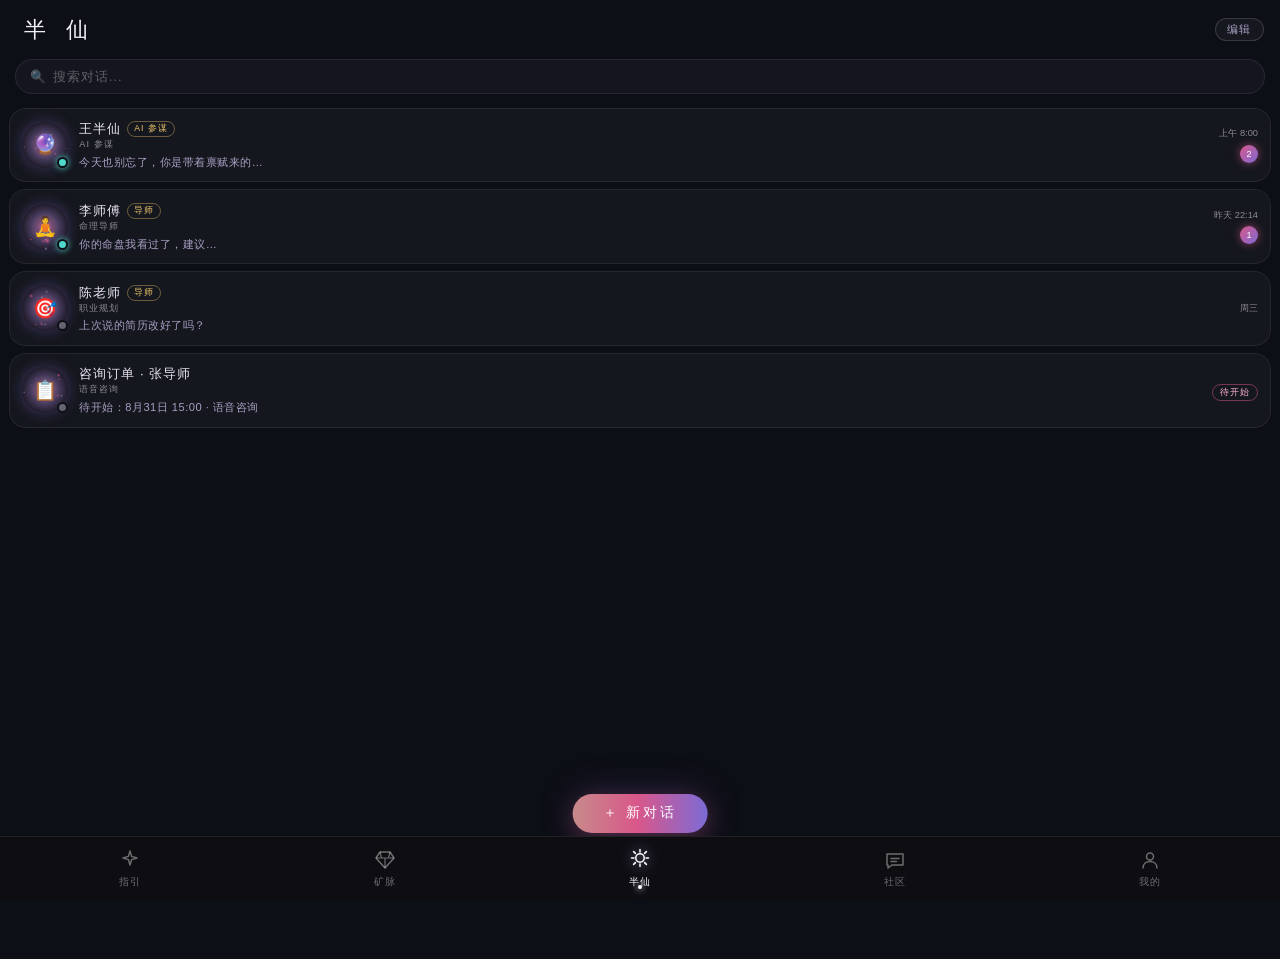
==== chat.html @ 90774305 "qitu wangbanxian static site" ====
<!DOCTYPE html>
<html lang="zh-CN">
<head>
    <meta charset="UTF-8">
    <meta name="viewport" content="width=device-width, initial-scale=1.0, viewport-fit=cover">
    <meta http-equiv="Cache-Control" content="no-cache, no-store, must-revalidate">
    <title>王半仙 · 对话</title>
    <link rel="stylesheet" href="css/spirit.css?v=6">
    <link rel="stylesheet" href="css/starla.css?v=6">
    <link rel="stylesheet" href="css/chat.css?v=1">
    <meta name="theme-color" content="#0d0f16">
    <script src="js/config.js?v=6"></script>
    <style>
        /* chat 页强制纯色底色，去掉全局弥散光晕与星空下层，让文字清晰 */
        body { background: #0d0f16 !important; background-image: none !important; }
        .spirit-glow { display: none; }
    </style>
</head>
<body>
    <canvas id="starfield"></canvas>
    <div class="spirit-glow"></div>
    <canvas id="spirit-canvas"></canvas>

    <div class="chat-shell">
        <!-- ══════════ 视图 A · 会话列表 ══════════ -->
        <div id="listView">
            <div class="cl-head">
                <div class="t">半 仙</div>
                <span class="edit" id="editBtn">编辑</span>
            </div>
            <div class="cl-search">
                <span class="ic">🔍</span>
                <input id="searchInput" type="text" placeholder="搜索对话..." maxlength="30">
            </div>
            <div class="cl-list" id="convoList"></div>
            <button class="cl-new" id="newConvoBtn">＋ 新对话</button>
        </div>

        <!-- 编辑批量删除栏 -->
        <div class="cl-batch" id="batchBar">
            <span class="cnt" id="batchCnt">已选 0 项</span>
            <button class="do" id="batchDel">删除所选</button>
        </div>

        <!-- ══════════ 视图 B · 对话房间（顶部灵体 + 下半对话框） ══════════ -->
        <div id="roomView">
            <div class="room-top">
                <div class="room-spark" id="roomOrb"></div>
                <div class="rm-name" id="roomName">王半仙</div>
                <div class="rm-status" id="roomStatus"><span class="dot"></span>在线 · 随缘回复</div>
                <div class="room-bar">
                    <a class="bk" id="roomBack" href="javascript:void(0)">◀</a>
                    <span class="tt" id="roomTitle">王半仙</span>
                    <button class="tts" id="ttsBtn">🔊 播报</button>
                    <button class="tts" id="extBtn" title="外接 AI 接口设置">⚙️</button>
                </div>
            </div>
            <div class="room-nav" id="roomNav"></div>
            <div class="room-msgs" id="roomMsgs"></div>
            <div class="room-quick" id="roomQuick"></div>
            <div class="mode-bar">
                <span class="mb-lb">讲解模式</span>
                <div class="mode-seg" id="modeSeg">
                    <button class="m-btn active" data-mode="normal">普通讲解</button>
                    <button class="m-btn" data-mode="pro">专业讲解</button>
                </div>
            </div>
            <div class="room-input">
                <button class="vbtn" id="voiceBtn" title="语音输入">🎤</button>
                <input id="msgInput" type="text" maxlength="300" placeholder="💬 输入消息...">
                <button class="sbtn" id="sendBtn">发送</button>
            </div>
        </div>
    </div>

    <!-- 新对话弹层 -->
    <div class="newc-mask" id="newcMask" onclick="if(event.target===this)ChatApp.closeNewc()">
        <div class="newc-sheet">
            <div class="newc-hd">开启新对话</div>
            <div class="newc-opt" onclick="ChatApp.newChat('ai')">
                <div class="ic glow-orb" data-c1="#b8aee8" data-c2="#d9578a">🔮</div>
                <div class="tx"><div class="nm">找王半仙聊</div><div class="ds">AI 参谋 · 结合你的命盘作答</div></div>
                <span style="color:var(--text-hint)">→</span>
            </div>
            <div class="newc-opt" onclick="ChatApp.newChat('mentor')">
                <div class="ic glow-orb" data-c1="#e9c46a" data-c2="#d9578a">🧘</div>
                <div class="tx"><div class="nm">找真人导师</div><div class="ds">命理导师 · 职业规划师</div></div>
                <span style="color:var(--text-hint)">→</span>
            </div>
            <div class="newc-opt" onclick="ChatApp.newChat('user')">
                <div class="ic glow-orb" data-c1="#8ba8d8" data-c2="#b8aee8">👥</div>
                <div class="tx"><div class="nm">与社区用户交流</div><div class="ds">匿名畅聊 · 挖矿心得</div></div>
                <span style="color:var(--text-hint)">→</span>
            </div>
            <button class="newc-cancel" onclick="ChatApp.closeNewc()">取 消</button>
        </div>
    </div>

    <!-- 外接 AI 接口设置弹层 -->
    <div class="ext-mask" id="extMask" onclick="if(event.target===this)ChatApp.closeExt()">
        <div class="ext-sheet">
            <div class="ext-hd">🧿 外接 AI 接口</div>
            <div class="ext-desc">配置后，与王半仙的对话改由你自己的模型回答（兼容 OpenAI 格式 /chat/completions 接口）</div>
            <div class="ext-row">
                <span class="ext-lb">启用外接 AI</span>
                <span class="ext-sw" id="extSwitch"><span class="knob"></span></span>
            </div>
            <div class="ext-field"><label>接口地址</label><input id="extBase" type="text" placeholder="https://api.deepseek.com/v1"></div>
            <div class="ext-field"><label>API Key</label><input id="extKey" type="password" placeholder="sk-..."></div>
            <div class="ext-field"><label>模型名</label><input id="extModel" type="text" placeholder="deepseek-chat"></div>
            <div class="ext-tip">⚠️ 需该接口服务端允许浏览器跨域（CORS），部分平台需自建代理；接口不可用时自动回退内置王半仙。Key 仅保存在本机浏览器，不会上传。</div>
            <div class="ext-actions">
                <button class="save" id="extSave">保 存</button>
                <button class="cancel" id="extCancel">取 消</button>
            </div>
        </div>
    </div>

    <div id="toastBox" style="position:fixed;left:50%;bottom:6rem;transform:translateX(-50%);z-index:999;background:rgba(18,18,28,.92);border:1px solid rgba(217,87,138,.45);border-radius:999px;padding:0.5rem 1.1rem;font-size:0.75rem;color:#f2f0f7;letter-spacing:1px;opacity:0;pointer-events:none;transition:opacity .3s;max-width:80vw;text-align:center;"></div>

    <script src="js/starfield.js?v=6"></script>
    <script src="js/spirit.js?v=6"></script>
    <script src="js/auth.js?v=1"></script>
    <script src="js/chat-voice.js?v=1"></script>
    <script src="js/chat-app.js?v=1"></script>
    <script src="js/glow-orb.js?v=1"></script>
    <script src="js/tabbar.js?v=6"></script>
</body>
</html>
---- css/spirit.css ----
/* ============================================================
   王半仙 v3 · 品牌弥散风视觉系统
   溯禀赋之源，启职业之途
   ------------------------------------------------------------
   设计语言：暗黑底 + 极简柔光 + 星空滑落（无球体元素）
   · 保留原「星空滑落」粒子背景（starfield.js 不动）
   · 启动屏「星芒放射」由 js/opening.js 的白色火花 canvas 呈现
   · 氛围光由 CSS .spirit-glow 单一柔紫晕染提供，去除杂乱彩色光斑
   · 红→紫→蓝渐变仅保留于 CTA / 分数 / 强调点缀
   ============================================================ */

:root {
  /* 底色：墨蓝灰 */
  --bg-deep: #1a2226;
  --bg-purple: #162226;
  --bg-card: rgba(255, 255, 255, 0.045);
  --bg-card-strong: rgba(26, 34, 38, 0.72);

  /* 主配色：天蓝 #b8aee8 + 玫瑰粉 #d9578a */
  --sky: #b8aee8;
  --sky-soft: rgba(184, 174, 232, 0.35);
  --sky-deep: #5a4bb0;
  --rose: #d9578a;
  --rose-soft: rgba(217, 87, 138, 0.35);
  --rose-deep: #f589a8;
  --lavender: #b8aee8;
  --lavender-soft: rgba(184, 174, 232, 0.25);
  --cyan: #8ba8d8;
  --cyan-soft: rgba(184, 174, 232, 0.35);
  --coral: #d9578a;
  --coral-soft: rgba(217, 87, 138, 0.30);
  --mint: #9fd8c9;
  --mint-soft: rgba(159, 216, 201, 0.25);

  /* 主强调：天蓝（标题/链接/分数） */
  --gold: #b8aee8;
  --gold-light: #e9e6f6;
  --gold-dim: rgba(184, 174, 232, 0.45);

  /* 辅助紫（强调点缀） */
  --purple-light: #c6dcf2;
  --purple-soft: rgba(184, 174, 232, 0.14);

  /* 文字层级（低对比柔光） */
  --text-main: rgba(255, 255, 255, 0.95);
  --text-dim: rgba(255, 255, 255, 0.65);
  --text-hint: rgba(255, 255, 255, 0.50);

  /* 五行（微调贴合色系） */
  --wuxing-metal: #e8eef2;
  --wuxing-wood: #9fd8c9;
  --wuxing-water: #b8aee8;
  --wuxing-fire: #d9578a;
  --wuxing-earth: #d8c39a;

  /* 形状 */
  --r-card: 28px;
  --r-field: 14px;
  --r-pill: 999px;
  --accent-blue: #b8aee8;
  --accent-pink: #d9578a;
  --accent-green: #9fd8c9;
}

* { margin: 0; padding: 0; box-sizing: border-box; -webkit-tap-highlight-color: transparent; }

html { font-size: 15px; }
html, body { background: #0d0f16; }

body {
  font-family: -apple-system, BlinkMacSystemFont, "PingFang SC", "HarmonyOS Sans SC", "Noto Sans SC", "Microsoft YaHei", sans-serif;
  font-weight: 300;
  color: var(--text-main);
  -webkit-font-smoothing: antialiased;
  min-height: 100vh;
  overflow-x: hidden;
  /* 深黑蓝渐变：底部 #0d0f16 → 顶部微亮（透出紫蓝氛围） */
  background-image: linear-gradient(to top, #0d0f16 0%, #11121d 50%, #161726 100%);
  background-attachment: fixed;
}

/* ══════════ 全局背景层：星空滑落（底层）+ 弥散光晕（中层） ══════════ */
#starfield {
  position: fixed; inset: 0;
  width: 100%; height: 100%;
  z-index: 0;
  pointer-events: none;
}

/* 弥散光晕背景层（极简：顶部一抹柔紫 + 底部暗化保文字对比，无彩色光斑） */
.spirit-glow {
  position: fixed; inset: 0; z-index: 1;
  pointer-events: none;
  background:
    radial-gradient(72% 52% at 50% 0%, rgba(124,107,214,.10), transparent 62%),
    linear-gradient(to bottom, rgba(13,15,22,0) 55%, rgba(13,15,22,.42) 100%);
  animation: glowDrift 18s ease-in-out infinite alternate;
}
@keyframes glowDrift {
  from { transform: translate(0, 0) scale(1); }
  to   { transform: translate(0, -1.5%) scale(1.04); }
}

/* 氛围画布层（保持透明，球体已移除，仅作占位兼容） */
#spirit-canvas {
  position: fixed; inset: 0;
  width: 100%; height: 100%;
  z-index: 2;
  pointer-events: none;
}

/* ══════════ 容器 ══════════ */
.container, .report-container {
  position: relative;
  max-width: 520px;
  margin: 0 auto;
  padding: 1rem 1rem calc(4.6rem + env(safe-area-inset-bottom, 0px));
  z-index: 3;
}

/* ══════════ 卡片（毛玻璃 + 细白边 + 弥散悬光） ══════════ */
.card {
  position: relative;
  background: var(--bg-card);
  backdrop-filter: blur(18px);
  -webkit-backdrop-filter: blur(18px);
  border: 1px solid rgba(255, 255, 255, 0.12);
  border-radius: var(--r-card);
  padding: 1.25rem 1.2rem;
  margin-bottom: 0.9rem;
  box-shadow: 0 8px 34px rgba(0, 0, 0, 0.35);
  overflow: hidden;
}
.card::before {
  content: '';
  position: absolute; inset: -55%;
  background:
    radial-gradient(30% 40% at 20% 0%, rgba(124,107,214,.07), transparent 60%),
    radial-gradient(28% 36% at 85% 15%, rgba(184,174,232,.16), transparent 60%);
  pointer-events: none;
}
.card > * { position: relative; }

.card-title {
  color: var(--gold);
  font-size: 0.95rem;
  font-weight: 500;
  letter-spacing: 2px;
  margin-bottom: 0.9rem;
  padding-bottom: 0.45rem;
  border-bottom: 1px solid rgba(184, 174, 232, 0.16);
  display: flex;
  align-items: center;
  gap: 0.5rem;
}
.card-title::before { content: "✦"; color: var(--gold); font-size: 0.8rem; }

/* ══════════ 按钮 ══════════ */
.btn-primary, .cta-btn {
  display: block; width: 100%;
  height: 54px; line-height: 1;
  border: none;
  border-radius: var(--r-pill);
  background: linear-gradient(90deg, #c78a8a 0%, #d9578a 48%, #7c6bd6 100%);
  color: #ffffff;
  font-size: 14.5px;
  font-weight: 500;
  letter-spacing: 3px;
  cursor: pointer;
  box-shadow: 0 6px 24px rgba(217, 87, 138, 0.28), 0 0 40px rgba(124, 107, 214, 0.18);
  transition: transform .15s, box-shadow .2s, opacity .2s;
  text-align: center;
  text-decoration: none;
  display: flex; align-items: center; justify-content: center;
}
.btn-primary:active, .cta-btn:active { transform: scale(0.97); }
.btn-primary:disabled, .cta-btn:disabled { opacity: 0.45; cursor: wait; }
.btn-primary.ghost, .cta-btn.ghost {
  background: rgba(255, 255, 255, 0.05);
  border: 1px solid rgba(255, 255, 255, 0.14);
  color: var(--text-dim);
  box-shadow: none;
  font-weight: 500;
}

.btn-secondary {
  display: inline-block;
  padding: 0.55rem 1.2rem;
  border: 1px solid rgba(255, 255, 255, 0.14);
  border-radius: var(--r-pill);
  background: rgba(255, 255, 255, 0.05);
  color: var(--text-dim);
  font-size: 0.85rem;
  cursor: pointer;
  transition: all .2s;
}
.btn-secondary:hover { color: var(--text-main); border-color: rgba(255,255,255,.28); }

/* ══════════ 表单 ══════════ */
.form-group { margin-bottom: 1rem; }
.form-label {
  display: block;
  font-size: 11px;
  color: var(--text-hint);
  letter-spacing: 2px;
  margin-bottom: 9px;
}
.form-input, .field-input {
  width: 100%;
  height: 46px;
  padding: 0 14px;
  border-radius: var(--r-field);
  outline: none;
  background: rgba(30, 30, 40, 0.45);         /* 半透明深灰 */
  border: 1px solid rgba(255, 255, 255, 0.08); /* 极淡边框 */
  color: var(--text-main);
  font-size: 13.5px;
  font-weight: 300;
  letter-spacing: 1px;
  font-family: inherit;
  transition: border-color .25s, box-shadow .25s;
}
.form-input::placeholder, .field-input::placeholder { color: rgba(255,255,255,.32); }  /* 浅灰占位 */
.form-input:focus, .field-input:focus {
  border-color: rgba(140, 63, 82, 0.65);      /* 聚焦时暗酒红 */
  box-shadow: 0 0 0 3px rgba(140, 63, 82, 0.16);
}
select.form-input, select.field-input {
  appearance: none;
  background-image: linear-gradient(45deg, transparent 50%, rgba(255,255,255,.5) 50%),
                    linear-gradient(135deg, rgba(255,255,255,.5) 50%, transparent 50%);
  background-position: calc(100% - 17px) 50%, calc(100% - 12px) 50%;
  background-size: 5px 5px, 5px 5px;
  background-repeat: no-repeat;
  padding-right: 2rem;
}
select.form-input option, select.field-input option { background: #1a2226; color: #fff; }

/* 分段选择器 */
.seg {
  display: flex; gap: 0.5rem;
}
.seg-btn {
  flex: 1;
  height: 42px;
  border-radius: var(--r-field);
  cursor: pointer;
  background: rgba(20, 20, 28, 0.55);       /* 纯暗色填充 */
  border: 1px solid rgba(255, 255, 255, 0.10);  /* 弱灰边框 */
  color: rgba(255, 255, 255, 0.42);          /* 浅灰文字 */
  font-size: 13px;
  font-weight: 300;
  letter-spacing: 2px;
  text-align: center;
  transition: all .25s;
}
.seg-btn.active {
  background: rgba(30, 18, 28, 0.65);        /* 低透明度深黑底 */
  border: 1px solid rgba(160, 72, 96, 0.80); /* 暗红-酒红描边 */
  color: #f0e6ec;                            /* 亮白偏暖 */
  box-shadow: 0 0 16px rgba(140, 63, 82, 0.30), inset 0 0 12px rgba(140, 63, 82, 0.22);  /* 微弱红紫光晕 */
}

/* ══════════ 顶栏 / 页头 ══════════ */
.top-bar {
  display: flex;
  justify-content: space-between;
  align-items: center;
  margin-bottom: 1rem;
}
.top-bar a, .top-bar button {
  color: var(--text-dim);
  text-decoration: none;
  font-size: 0.88rem;
  background: transparent;
  border: none;
  cursor: pointer;
}
.top-bar a:hover { color: var(--text-main); }

.page-header { text-align: center; padding: 1.2rem 0 0.9rem; }
.page-header .title {
  font-size: 1.55rem;
  color: var(--text-main);
  letter-spacing: 7px;
  font-weight: 300;
  text-indent: 7px;
}
.page-header .subtitle {
  color: var(--text-dim);
  font-size: 0.85rem;
  margin-top: 0.4rem;
  letter-spacing: 1px;
}
.serif-title { font-family: inherit; font-weight: 300; letter-spacing: 6px; }

/* ══════════ 免责声明 ══════════ */
.disclaimer {
  text-align: center;
  font-size: 0.72rem;
  color: var(--text-hint);
  margin: 1.2rem 0 0.5rem;
  line-height: 1.8;
  letter-spacing: 0.5px;
}
.disclaimer a { color: rgba(184, 174, 232, 0.6); }

/* ══════════ 王半仙灵体对白弹窗 ══════════ */
.bx-overlay {
  position: fixed; inset: 0; z-index: 200;
  display: flex; align-items: flex-end; justify-content: center;
  background: rgba(5, 5, 10, 0.6);
  backdrop-filter: blur(6px);
  -webkit-backdrop-filter: blur(6px);
  opacity: 0; pointer-events: none;
  transition: opacity .4s;
}
.bx-overlay.show { opacity: 1; pointer-events: auto; }
.bx-panel {
  width: min(92vw, 420px);
  margin-bottom: 18vh;
  background: rgba(26, 34, 38, 0.85);
  border: 1px solid rgba(184, 174, 232, 0.30);
  border-radius: 22px;
  padding: 1.2rem 1.2rem 1.1rem;
  box-shadow: 0 16px 60px rgba(0, 0, 0, 0.6), 0 0 40px rgba(184, 174, 232, 0.12);
  backdrop-filter: blur(20px);
  -webkit-backdrop-filter: blur(20px);
  transform: translateY(24px);
  transition: transform .4s cubic-bezier(.34,1.4,.64,1);
}
.bx-overlay.show .bx-panel { transform: translateY(0); }
.bx-head { display: flex; align-items: center; gap: 0.7rem; margin-bottom: 0.7rem; }
.bx-orb {
  width: 44px; height: 44px; border-radius: 50%; flex-shrink: 0;
  background: radial-gradient(circle, rgba(184,174,232,.5) 0%, rgba(217,87,138,.22) 45%, rgba(184,174,232,.08) 68%, transparent 80%);
  box-shadow: 0 0 22px rgba(184, 174, 232, 0.35);
  display: flex; align-items: center; justify-content: center;
  font-size: 1.25rem;
  animation: bxPulse 2.6s ease-in-out infinite;
}
@keyframes bxPulse { 0%,100% { transform: scale(1); } 50% { transform: scale(1.06); } }
.bx-name { font-size: 0.98rem; color: var(--text-main); font-weight: 600; letter-spacing: 1px; }
.bx-role { font-size: 0.68rem; color: var(--text-dim); margin-top: 1px; }
.bx-body {
  font-size: 14px;
  font-weight: 300;
  color: var(--text-main);
  line-height: 2;
  min-height: 3.8rem;
  letter-spacing: 1px;
}
.bx-body .cursor { display: inline-block; width: 2px; height: 1em; background: var(--gold); vertical-align: -2px; animation: bxBlink .8s step-end infinite; }
@keyframes bxBlink { 0%,100% { opacity: 1; } 50% { opacity: 0; } }
.bx-btns { display: flex; gap: 0.6rem; margin-top: 1rem; }
.bx-btn {
  flex: 1; padding: 0.7rem 0; border-radius: var(--r-pill);
  border: 1px solid rgba(124, 107, 214, 0.55); cursor: pointer; font-size: 0.92rem; font-weight: 500; letter-spacing: 2px;
  background: rgba(124, 107, 214, 0.22);
  backdrop-filter: blur(14px);
  -webkit-backdrop-filter: blur(14px);
  color: #ffffff;
  transition: transform .15s;
}
.bx-btn:active { transform: scale(0.96); }
.bx-btn.ghost {
  background: rgba(255,255,255,.05); border: 1px solid rgba(255,255,255,.14);
  color: var(--text-dim); font-weight: 400;
}

/* ══════════ 启动屏（屏0：灵体加载动画） ══════════ */
.sp-screen {
  position: fixed; inset: 0; z-index: 100;
  display: flex; flex-direction: column; align-items: center; justify-content: center;
  background: radial-gradient(120% 80% at 50% 0%, #10101a 0%, #1a2226 55%, #1a2226 100%);
  opacity: 0; visibility: hidden; pointer-events: none;
  transition: opacity .6s ease, visibility .6s;
}
.sp-screen.active { opacity: 1; visibility: visible; pointer-events: auto; }
.sp-loader-text {
  position: absolute; left: 51%; top: 50%; transform: translateY(-50%);
  font-size: 13px; font-weight: 300; letter-spacing: 1.5px;
  color: rgba(255,255,255,.45); line-height: 2; max-width: 44%;
}
.tw-char { opacity: 0; display: inline-block; animation: charIn .5s ease forwards; }
@keyframes charIn { from { opacity: 0; transform: translateY(5px); } to { opacity: 1; transform: none; } }
.sp-loader-brand {
  position: absolute; bottom: 8%; left: 50%; transform: translateX(-50%);
  font-size: 12px; letter-spacing: 8px; color: rgba(255,255,255,.35); white-space: nowrap; text-indent: 8px;
}
.sp-loader-brand-en { font-size: 9px; letter-spacing: 4px; margin-left: 6px; color: rgba(255,255,255,.2); }
.sp-skip {
  position: absolute; top: 24px; right: 22px; z-index: 5;
  background: none; border: 1px solid rgba(255,255,255,.14); color: rgba(255,255,255,.4);
  font-size: 11px; letter-spacing: 2px; padding: 6px 14px; border-radius: 999px; cursor: pointer;
}
.sp-legal {
  position: absolute; bottom: 20px; left: 0; right: 0; text-align: center;
  font-size: 10px; letter-spacing: 1px; color: rgba(255,255,255,.25); z-index: 4; pointer-events: none;
}
/* 占位层（loader 时由 opening.js 火花 canvas 呈现） */
.sp-orb-zone {
  position: absolute; inset: 0; z-index: 1; pointer-events: none;
}
/* 入口屏（屏1） */
.sp-gate { cursor: pointer; }
.sp-gate-inner {
  position: absolute; left: 0; right: 0; top: 56%; transform: translateY(-50%);
  text-align: center; padding: 0 36px;
}
.sp-gate-title {
  margin: 0; font-size: 27px; font-weight: 300; letter-spacing: 7px; line-height: 2;
  color: rgba(255,255,255,.95); text-indent: 7px;
  text-shadow: 0 0 40px rgba(184, 174, 232, 0.28);
}
.sp-gate-sub {
  margin: 24px auto 0; font-size: 12.5px; line-height: 2.1;
  color: rgba(255,255,255,.44); letter-spacing: 1.5px; max-width: 260px; text-align: left;
}
.sp-gate-hint {
  position: absolute; bottom: 15%; left: 0; right: 0; text-align: center;
  font-size: 11px; letter-spacing: 3px; color: rgba(255,255,255,.38);
  animation: hintPulse 2.8s ease-in-out infinite;
}
@keyframes hintPulse { 0%, 100% { opacity: .3 } 50% { opacity: .8 } }

/* ══════════ v3 首页表单（弥散卡） ══════════ */
.v3-hero { text-align: center; padding: 1.6rem 1rem 0.8rem; }
.v3-hero .logo {
  display: inline-block;
  font-size: 2.9rem; margin-bottom: 0.4rem;
  color: #e9e6f6;
  filter: drop-shadow(0 0 18px rgba(184,174,232,.80));
  animation: logoFloat 4s ease-in-out infinite;
}
@keyframes logoFloat { 0%,100% { transform: translateY(0) rotate(0); } 50% { transform: translateY(-8px) rotate(8deg); } }
.v3-hero .title {
  font-size: 27px; font-weight: 300; letter-spacing: 7px;
  color: rgba(255,255,255,.95); margin-bottom: 0.5rem;
  text-indent: 7px;
}
.v3-hero .sub {
  font-size: 12.5px; color: rgba(255,255,255,.44); letter-spacing: 1.5px;
  line-height: 2;
}
.v3-form {
  position: relative;
  background: rgba(255,255,255,.045);
  backdrop-filter: blur(20px);
  -webkit-backdrop-filter: blur(20px);
  border: 1px solid rgba(255,255,255,.08);
  border-radius: 24px;
  padding: 1.4rem 1.2rem;
  margin: 1rem 0 1.2rem;
  box-shadow: 0 12px 44px rgba(0,0,0,.4);
  overflow: hidden;
}
.v3-form::before {
  content: '';
  position: absolute; inset: -60%;
  background:
    radial-gradient(32% 42% at 15% 0%, rgba(184,174,232,.22), transparent 60%),
    radial-gradient(30% 38% at 88% 12%, rgba(124,107,214,.09), transparent 60%);
  pointer-events: none;
}
.v3-form > * { position: relative; }
.v3-section-title {
  font-size: 11px; color: var(--text-hint); letter-spacing: 2px;
  margin: 0.2rem 0 9px;
  display: flex; align-items: center; gap: 6px;
}
.v3-section-title::before {
  content: ""; width: 3px; height: 13px;
  background: linear-gradient(180deg, #b8aee8, #d9578a);
  border-radius: 2px;
}
.v3-hint { font-size: 10.5px; color: rgba(255,255,255,.32); margin: -0.2rem 0 0.6rem; line-height: 1.7; }
.v3-date-row { display: grid; grid-template-columns: 1.4fr 1fr 1fr; gap: 0.55rem; margin-bottom: 0.3rem; }
.v3-err { color: #ff9a8a; font-size: 0.8rem; min-height: 1.2em; margin-top: 0.7rem; text-align: center; }
.v3-foot-note {
  font-size: 0.7rem; color: var(--text-hint); margin-top: 0.7rem;
  line-height: 1.7; text-align: center;
}
.v3-demo-link {
  display: inline-block; margin-top: 0.5rem;
  font-size: 0.74rem; color: var(--lavender); text-decoration: underline; cursor: pointer;
  background: none; border: none;
}
/* 城市真太阳时提示 */
.city-tz-note {
  margin-top: 0.45rem; font-size: 0.72rem; line-height: 1.6;
  color: rgba(110,231,183,.75);
  background: rgba(110,231,183,.06);
  border-left: 2px solid rgba(110,231,183,.4);
  padding: 0.4rem 0.6rem;
  border-radius: 0 8px 8px 0;
  display: none;
}
.city-tz-note.show { display: block; animation: cityIn .3s ease; }
@keyframes cityIn { from { opacity: 0; transform: translateY(4px); } to { opacity: 1; transform: none; } }

/* ══════════ 报告页锚点导航条 ══════════ */
.anchor-nav {
  position: sticky; top: 0; z-index: 60;
  display: flex; gap: 0.4rem; overflow-x: auto;
  padding: 0.55rem 0.2rem;
  margin-bottom: 0.8rem;
  scrollbar-width: none;
  background: rgba(8,8,14,.72);
  backdrop-filter: blur(12px);
  -webkit-backdrop-filter: blur(12px);
  border-radius: 14px;
  border: 1px solid rgba(255,255,255,.06);
}
.anchor-nav::-webkit-scrollbar { display: none; }
.anchor-nav a {
  flex-shrink: 0;
  font-size: 0.74rem; color: var(--text-dim);
  text-decoration: none; padding: 0.34rem 0.75rem;
  border-radius: 999px;
  border: 1px solid transparent;
  transition: all .2s;
}
.anchor-nav a:hover { color: var(--text-main); }
.anchor-nav a.on {
  color: var(--text-main);
  background: linear-gradient(135deg, rgba(124,107,214,.2), rgba(217,87,138,.36));
  border-color: rgba(124,107,214,.4);
}

/* ══════════ 王半仙语录条 ══════════ */
.bx-quote {
  font-size: 0.85rem; line-height: 1.8;
  color: rgba(255,255,255,.78);
  padding: 0.75rem 0.95rem;
  margin: 0.9rem 0;
  background: linear-gradient(135deg, rgba(184,174,232,.22), rgba(217,87,138,.22));
  border-left: 3px solid rgba(124,107,214,.6);
  border-radius: 0 14px 14px 0;
  font-style: italic;
  letter-spacing: 0.5px;
}
.bx-quote .by { display: block; margin-top: 0.3rem; font-size: 0.7rem; color: var(--text-dim); font-style: normal; text-align: right; }

/* ══════════ 报告页 F 型总览（换肤微调） ══════════ */
.f-hero {
  background: radial-gradient(circle at 50% 0%, rgba(184,174,232,.30), rgba(26,34,38,.8));
  border: 1px solid rgba(124,107,214,.3);
  box-shadow: 0 0 40px rgba(184,174,232,.18);
  border-radius: 22px;
}
.f-num { text-shadow: 0 0 30px rgba(184,174,232,.75); }
.f-btn.free {
  background: rgba(124, 107, 214, 0.22);
  backdrop-filter: blur(14px);
  -webkit-backdrop-filter: blur(14px);
  border: 1px solid rgba(124, 107, 214, 0.55);
  color: #ffffff;
}

/* 加载中 */
.spinner {
  width: 36px; height: 36px; margin: 0 auto 0.9rem; border-radius: 50%;
  border: 3px solid rgba(184,174,232,.32); border-top-color: var(--sky);
  animation: spin .9s linear infinite;
}
@keyframes spin { to { transform: rotate(360deg); } }
.loading { text-align: center; padding: 3rem 1rem; color: var(--text-dim); }

/* Toast */
.toast {
  position: fixed; left: 50%; bottom: 5rem;
  transform: translateX(-50%) translateY(16px);
  background: rgba(26,34,38,.92);
  border: 1px solid rgba(124,107,214,.4);
  color: var(--text-main);
  padding: 0.65rem 1.3rem; border-radius: 999px;
  font-size: 0.85rem; z-index: 9999;
  opacity: 0; pointer-events: none; transition: all .3s;
}
.toast.show { opacity: 1; transform: translateX(-50%) translateY(0); }

/* 打印 */
@media print {
  #starfield, #spirit-canvas, .spirit-glow, .anchor-nav, #qituTabbar, .bx-overlay, .sp-screen { display: none !important; }
}

/* 启动屏音效开关 */
.sp-audio-toggle {
  position: absolute; bottom: 12%; right: 22px; z-index: 6;
  width: 40px; height: 40px; border-radius: 50%;
  background: rgba(255,255,255,.06); border: 1px solid rgba(255,255,255,.16);
  color: rgba(255,255,255,.55); font-size: 16px; cursor: pointer;
  display: flex; align-items: center; justify-content: center;
  transition: all .25s;
}
.sp-audio-toggle.on { color: #e9e6f6; border-color: rgba(184,174,232,.75); background: rgba(184,174,232,.26); }
/* 打字机文字位置微调（光芒居中，文字移到左侧） */
.sp-loader-text { left: 8%; max-width: 42%; }
@media (max-width: 420px) {
  .sp-loader-text { left: 6%; max-width: 50%; }
}

/* ══════════ 启动屏 · 星芒主视觉（白色火花放射 + 深空蓝黑底，无光球） ══════════ */
/* 深空蓝黑底（启动屏专用：中心微亮、四周近黑） */
.sp-screen {
  background:
    radial-gradient(70% 55% at 50% 42%, rgba(20, 40, 52, 0.9) 0%, rgba(10, 18, 22, 0.96) 58%, #060b0e 100%);
}
/* 旋转星云 canvas（独立层） */
#nebulaCanvas {
  position: absolute; inset: 0; z-index: 1;
  pointer-events: none;
}
/* 发散光芒环（中央圆形射线盘）已按需求移除，避免底图出现圆球元素。
   启动屏的「星芒放射」效果由 js/opening.js 的白色火花 canvas 单独呈现。 */
.sp-rays { display: none !important; }
/* 打字机文字位置微调（火花居中，文字移左侧） */
.sp-loader-text { left: 8%; max-width: 42%; }
@media (max-width: 420px) {
  .sp-loader-text { left: 6%; max-width: 50%; }
}

/* ══════════ 今日职场锦囊主卡片 ══════════ */
.jn-card { padding: 1.3rem 1.2rem 1.1rem; }
.jn-head { display: flex; justify-content: space-between; align-items: center; margin-bottom: 0.55rem; }
.jn-tag {
  font-size: 10.5px; letter-spacing: 2px; color: #e9e6f6;
  background: rgba(184, 174, 232, 0.18);
  backdrop-filter: blur(10px); -webkit-backdrop-filter: blur(10px);
  border: 1px solid rgba(184, 174, 232, 0.35);
  border-radius: 999px; padding: 0.2rem 0.7rem;
}
.jn-ganzhi {
  font-size: 10.5px; color: var(--text-hint); letter-spacing: 1.5px;
  font-family: STKaiti, KaiTi, serif;
}
.jn-title {
  font-size: 1.35rem; font-weight: 300; color: #e9e6f6;
  letter-spacing: 2px; line-height: 1.45; margin: 0.2rem 0 0.4rem;
}
.jn-theme {
  font-size: 12.5px; color: var(--text-dim);
  line-height: 1.8; letter-spacing: 0.5px; margin-bottom: 0.9rem;
}
.jn-score { display: flex; align-items: center; gap: 0.8rem; margin: 0.4rem 0 0.7rem; }
.jn-score-num {
  font-size: 2rem; font-weight: 300; color: #e9e6f6;
  min-width: 3.2rem; text-align: center; line-height: 1;
}
.jn-score-num small { font-size: 0.7rem; color: var(--text-dim); margin-left: 2px; }
.jn-score-bar {
  flex: 1; height: 8px; background: rgba(255, 255, 255, 0.06);
  border: 1px solid rgba(255, 255, 255, 0.10);
  border-radius: 999px; overflow: hidden;
}
.jn-score-fill {
  height: 100%; width: 0;
  background: linear-gradient(90deg, #b8aee8, #e9e6f6);
  box-shadow: 0 0 8px rgba(184, 174, 232, 0.5);
  transition: width 1.2s cubic-bezier(.4, 0, .2, 1);
}
.jn-score-lbl { font-size: 10.5px; color: var(--text-hint); letter-spacing: 1px; min-width: 3.2rem; text-align: center; }
.jn-energy {
  font-size: 12.5px; color: rgba(255, 255, 255, 0.7);
  line-height: 1.8; letter-spacing: 0.5px; margin-bottom: 0.9rem;
}
.jn-do-dont { display: grid; grid-template-columns: 1fr 1fr; gap: 0.55rem; margin: 0.6rem 0 0.8rem; }
.jn-do, .jn-dont {
  border-radius: 14px; padding: 0.7rem 0.8rem; font-size: 12.5px; line-height: 1.85;
}
.jn-do { background: rgba(184, 174, 232, 0.10); border: 1px solid rgba(184, 174, 232, 0.30); }
.jn-dont { background: rgba(217, 87, 138, 0.08); border: 1px solid rgba(217, 87, 138, 0.25); }
.jn-do-hd { color: #e9e6f6; font-weight: 500; margin-bottom: 0.25rem; letter-spacing: 1px; }
.jn-dont-hd { color: #ffbed0; font-weight: 500; margin-bottom: 0.25rem; letter-spacing: 1px; }
.jn-do ul, .jn-dont ul { list-style: none; padding: 0; margin: 0; }
.jn-do li, .jn-dont li { position: relative; padding-left: 0.9em; color: rgba(255, 255, 255, 0.78); }
.jn-do li::before { content: '·'; position: absolute; left: 0; color: #b8aee8; }
.jn-dont li::before { content: '·'; position: absolute; left: 0; color: #d9578a; }
.jn-luck {
  display: grid; grid-template-columns: repeat(4, 1fr); gap: 0.5rem;
  background: rgba(255, 255, 255, 0.03);
  border: 1px solid rgba(255, 255, 255, 0.08);
  border-radius: 14px; padding: 0.7rem 0.4rem; margin-bottom: 0.8rem;
}
.jn-luck-item { text-align: center; }
.jn-luck-item .k { font-size: 10.5px; color: var(--text-hint); letter-spacing: 1px; margin-bottom: 0.2rem; }
.jn-luck-item .v { font-size: 12.5px; color: #e9e6f6; font-weight: 400; letter-spacing: 0.5px; }
.jn-luck-item .v .dot { display: inline-block; width: 0.55rem; height: 0.55rem; border-radius: 50%; vertical-align: middle; margin-right: 3px; border: 1px solid rgba(255,255,255,.3); }
.jn-quote {
  text-align: center; padding: 0.55rem 0 0;
  border-top: 1px solid rgba(255, 255, 255, 0.08);
}
.jn-quote-text {
  font-size: 14px; color: rgba(255, 255, 255, 0.85);
  font-family: STKaiti, KaiTi, serif; font-weight: 300;
  letter-spacing: 2px; line-height: 1.8; margin-bottom: 0.3rem;
}
.jn-quote-by { font-size: 10.5px; color: var(--text-hint); letter-spacing: 2px; }
@media (max-width: 480px) {
  .jn-do-dont { grid-template-columns: 1fr; }
  .jn-luck { grid-template-columns: repeat(2, 1fr); }
}

/* ══════════ 每日地图扩展模块（指引页末尾） ══════════ */
/* 金橙柔光弥散（暖色点缀，与暗系红紫蓝主调融合） */
.ex-mood {
  background:
    radial-gradient(60% 55% at 18% 0%, rgba(233, 196, 106, 0.10), transparent 65%),
    radial-gradient(50% 45% at 90% 20%, rgba(217, 87, 138, 0.06), transparent 60%),
    rgba(255, 255, 255, 0.045);
  border: 1px solid rgba(233, 196, 106, 0.18);
}
.ex-mood-head { display: flex; align-items: center; gap: 0.7rem; margin-bottom: 0.8rem; }
.ex-mood-emoji { font-size: 1.7rem; filter: drop-shadow(0 0 8px rgba(233,196,106,.5)); }
.ex-mood-meta { flex: 1; }
.ex-mood-label { font-size: 10px; color: var(--text-hint); letter-spacing: 2px; }
.ex-mood-name { font-size: 1.25rem; font-weight: 300; color: #f2f0f7; letter-spacing: 2px; margin-top: 2px; }
.ex-mood-score { font-size: 1.5rem; font-weight: 300; color: #e9c46a; }
.ex-mood-score small { font-size: 0.65rem; color: var(--text-hint); margin-left: 2px; }
.ex-mood-body { display: flex; align-items: center; gap: 0.8rem; }
.ex-radar-wrap { flex: 0 0 46%; }
.ex-radar { width: 100%; height: auto; display: block; }
.ex-mood-tip { flex: 1; font-size: 12px; line-height: 1.9; color: var(--text-dim); letter-spacing: 0.5px; }

/* 王半仙寄语 */
.ex-quote { background: rgba(255, 255, 255, 0.03); }
.ex-quote-head { font-size: 10.5px; color: var(--text-hint); letter-spacing: 2px; margin-bottom: 0.6rem; }
.ex-quote-text {
  font-size: 15px; font-weight: 300; color: #f2f0f7;
  font-family: STKaiti, KaiTi, serif; letter-spacing: 2px; line-height: 1.9;
}
.ex-quote-by { font-size: 11px; color: var(--text-hint); text-align: right; margin-top: 0.4rem; letter-spacing: 1px; }

/* 年度倒计时 */
.ex-countdown { background: rgba(255, 255, 255, 0.03); }
.ex-countdown-head { font-size: 10.5px; color: var(--text-hint); letter-spacing: 2px; margin-bottom: 0.6rem; }
.ex-countdown-line { font-size: 13.5px; color: var(--text-dim); line-height: 1.8; letter-spacing: 0.5px; }
.ex-countdown-line b { font-size: 1.4rem; font-weight: 300; color: #e9c46a; margin: 0 3px; }
.ex-bar {
  height: 6px; margin: 0.6rem 0 0.35rem;
  background: rgba(255, 255, 255, 0.06);
  border-radius: 999px; overflow: hidden;
}
.ex-bar-fill {
  height: 100%; width: 0;
  background: linear-gradient(90deg, rgba(233, 196, 106, 0.55), #e9c46a);
  box-shadow: 0 0 8px rgba(233, 196, 106, 0.4);
  transition: width 1.2s cubic-bezier(.4, 0, .2, 1);
}
.ex-bar-note { font-size: 10px; color: var(--text-hint); letter-spacing: 1px; }

/* 今日 3 条预测 */
.ex-predict { background: rgba(255, 255, 255, 0.03); }
.ex-predict-head { font-size: 10.5px; color: var(--text-hint); letter-spacing: 2px; margin-bottom: 0.5rem; }
.ex-predict-list { list-style: none; padding: 0; margin: 0; }
.ex-predict-list li {
  display: flex; align-items: baseline; gap: 0.55rem;
  font-size: 13px; color: var(--text-main);
  line-height: 1.85; padding: 0.28rem 0;
}
.ex-predict-no {
  flex-shrink: 0; width: 18px; height: 18px; border-radius: 50%;
  background: rgba(217, 87, 138, 0.20); border: 1px solid rgba(217, 87, 138, 0.5);
  color: #ffb3cf; font-size: 10px;
  display: inline-flex; align-items: center; justify-content: center;
}

/* 本周吉日 */
.ex-gooddays { background: rgba(255, 255, 255, 0.03); }
.ex-gooddays-head { font-size: 10.5px; color: var(--text-hint); letter-spacing: 2px; margin-bottom: 0.5rem; }
.ex-gooddays-list { display: flex; flex-direction: column; gap: 0.4rem; }
.ex-goodday {
  display: flex; align-items: center; gap: 0.6rem;
  padding: 0.5rem 0.7rem;
  background: rgba(233, 196, 106, 0.06);
  border: 1px solid rgba(233, 196, 106, 0.22);
  border-radius: 10px;
}
.ex-goodday-week { font-size: 13px; font-weight: 500; color: #e9c46a; min-width: 2.6em; }
.ex-goodday-date { font-size: 11px; color: var(--text-hint); }
.ex-goodday-act { margin-left: auto; font-size: 12px; color: var(--text-main); }
.ex-gooddays-note { font-size: 10px; color: var(--text-hint); margin-top: 0.5rem; text-align: right; letter-spacing: 1px; }

/* 三入口 */
.ex-entry { display: flex; gap: 0.5rem; margin-bottom: 0.7rem; }
.ex-entry-btn {
  flex: 1; display: flex; flex-direction: column; align-items: center; gap: 0.3rem;
  padding: 0.75rem 0.3rem; border-radius: 14px; text-decoration: none;
  background: rgba(20, 20, 28, 0.55);
  border: 1px solid rgba(255, 255, 255, 0.10);
  transition: all .22s;
}
.ex-entry-btn:hover { border-color: rgba(160, 72, 96, 0.6); box-shadow: 0 0 14px rgba(140, 63, 82, 0.25); }
.ex-entry-ic { font-size: 1.15rem; }
.ex-entry-nm { font-size: 11px; color: var(--text-dim); letter-spacing: 1px; }
.ex-entry-ar { font-size: 9px; color: var(--text-hint); }

/* 找半仙聊聊 CTA（彩虹渐变） */
.ex-chat-cta {
  display: flex; align-items: center; justify-content: center;
  height: 50px; border-radius: 999px; text-decoration: none;
  background: linear-gradient(90deg, #c78a8a, #d9578a 48%, #7c6bd6);
  color: #ffffff; font-size: 14px; font-weight: 500; letter-spacing: 2px;
  box-shadow: 0 6px 24px rgba(217, 87, 138, 0.28), 0 0 40px rgba(124, 107, 214, 0.18);
  transition: transform .15s;
}
.ex-chat-cta:active { transform: scale(0.97); }

/* ══════════ 每日地图 · 交互样式 ══════════ */
.ex-go-hint { float: right; font-size: 10px; color: rgba(233, 196, 106, 0.6); letter-spacing: 1px; }
.ex-quote, .ex-countdown { cursor: pointer; transition: border-color .22s, box-shadow .22s; }
.ex-quote:hover, .ex-countdown:hover { border-color: rgba(233, 196, 106, 0.4); box-shadow: 0 0 18px rgba(233, 196, 106, 0.08); }

/* 预测条目 */
.ex-predict-item { cursor: pointer; padding: 0.3rem 0.5rem; border-radius: 10px; transition: background .2s; }
.ex-predict-item:hover { background: rgba(217, 87, 138, 0.10); }
.ex-predict-tx { flex: 1; }
.ex-predict-more { flex-shrink: 0; font-size: 10px; color: rgba(184, 174, 232, 0.65); letter-spacing: 1px; }

/* 吉日展开详情 */
.ex-gooddays { cursor: pointer; transition: border-color .22s; }
.ex-gooddays:hover { border-color: rgba(233, 196, 106, 0.35); }
.ex-gooddays-detail { max-height: 0; opacity: 0; overflow: hidden; transition: max-height .45s ease, opacity .35s ease; }
.ex-gooddays-detail-inner {
  margin-top: 0.7rem; padding: 0.7rem 0.8rem;
  background: rgba(233, 196, 106, 0.05);
  border: 1px dashed rgba(233, 196, 106, 0.28);
  border-radius: 12px;
}
.ex-gd-d-title { font-size: 12px; color: #e9c46a; font-weight: 500; letter-spacing: 1px; margin-bottom: 0.35rem; }
.ex-gd-d-text { font-size: 11.5px; color: var(--text-dim); line-height: 1.8; margin-bottom: 0.4rem; }
.ex-gd-d-list { list-style: none; padding: 0; margin: 0 0 0.4rem; }
.ex-gd-d-list li { font-size: 11.5px; color: var(--text-main); line-height: 1.9; }
.ex-gd-d-list b { color: #e9c46a; font-weight: 500; }
.ex-gd-d-note { font-size: 10.5px; color: var(--text-hint); line-height: 1.7; }

/* 校准对话框 */
.calib-overlay {
  position: fixed; inset: 0; z-index: 210;
  display: flex; align-items: center; justify-content: center;
  background: rgba(5, 6, 10, 0.7);
  backdrop-filter: blur(6px); -webkit-backdrop-filter: blur(6px);
  opacity: 0; pointer-events: none; transition: opacity .35s;
}
.calib-overlay.show { opacity: 1; pointer-events: auto; }
.calib-panel {
  width: min(88vw, 360px);
  background: rgba(18, 18, 28, 0.92);
  border: 1px solid rgba(140, 63, 82, 0.55);
  border-radius: 20px; padding: 1.2rem 1.1rem 1rem;
  box-shadow: 0 16px 60px rgba(0, 0, 0, 0.6), 0 0 40px rgba(217, 87, 138, 0.12);
  transform: translateY(16px) scale(.97); transition: transform .35s cubic-bezier(.34,1.4,.64,1);
}
.calib-overlay.show .calib-panel { transform: none; }
.calib-head { display: flex; align-items: center; gap: 0.65rem; margin-bottom: 0.8rem; }
.calib-orb {
  width: 40px; height: 40px; border-radius: 50%;
  background: radial-gradient(circle, rgba(184,174,232,.5) 0%, rgba(217,87,138,.22) 45%, rgba(184,174,232,.08) 68%, transparent 80%);
  box-shadow: 0 0 18px rgba(124, 107, 214, 0.35);
  display: flex; align-items: center; justify-content: center; font-size: 1.1rem;
}
.calib-name { font-size: 0.95rem; color: var(--text-main); font-weight: 500; letter-spacing: 1px; }
.calib-role { font-size: 0.66rem; color: var(--text-hint); margin-top: 1px; }
.calib-body { min-height: 3.6rem; margin-bottom: 0.8rem; }
.calib-body p { font-size: 13px; color: var(--text-main); line-height: 1.9; letter-spacing: 0.5px; }
.calib-btns { display: flex; gap: 0.55rem; }
.calib-btn {
  flex: 1; padding: 0.62rem 0; border: none; border-radius: 999px; cursor: pointer;
  background: linear-gradient(90deg, #c78a8a, #d9578a 48%, #7c6bd6);
  color: #fff; font-size: 13px; font-weight: 500; letter-spacing: 2px;
}
.calib-btn.ghost {
  flex: 0 0 auto; padding: 0.62rem 1.1rem;
  background: rgba(255,255,255,.05); border: 1px solid rgba(255,255,255,.14);
  color: var(--text-dim); font-weight: 400; letter-spacing: 1px;
}

/* 下拉刷新指示器 */
.pull-indicator {
  position: fixed; top: 0; left: 0; right: 0; z-index: 95;
  height: 44px; display: flex; align-items: center; justify-content: center;
  font-size: 12px; color: rgba(233, 196, 106, 0.85); letter-spacing: 2px;
  background: linear-gradient(to bottom, rgba(13, 15, 22, 0.9), rgba(13, 15, 22, 0));
  opacity: 0; pointer-events: none; transition: opacity .3s;
}
.pull-indicator.ready { color: #e9c46a; }

/* ══════════ 光晕粒子球（glow-orb.js 引擎）：无实体边，中心渐变渐隐 + 环绕小粒子 ══════════ */
.glow-orb { position: relative; }
.glow-orb > .glow-orb-content {
  position: relative; z-index: 1;
  display: flex; align-items: center; justify-content: center;
  width: 100%; height: 100%;
}
.glow-orb > canvas {
  position: absolute; left: 0; top: 0;
  width: 100%; height: 100%;
  pointer-events: none; z-index: 0;
}
---- css/starla.css ----
/* ==================================================
   Starla 风格星空主题 - 命理求职指导
   ================================================== */

/* 跨文档平滑转场（Chrome 126+ / Edge 126+ 支持；不支持时无损降级） */
@view-transition { navigation: auto; }
::view-transition-old(root),
::view-transition-new(root) {
    animation-duration: 0.32s;
    animation-timing-function: cubic-bezier(0.4, 0, 0.2, 1);
}
::view-transition-old(root) {
    animation-name: vt-fade-out;
}
::view-transition-new(root) {
    animation-name: vt-fade-in;
}
@keyframes vt-fade-out {
    from { opacity: 1; transform: translateX(0); }
    to   { opacity: 0; transform: translateX(-12px); }
}
@keyframes vt-fade-in {
    from { opacity: 0; transform: translateX(12px); }
    to   { opacity: 1; transform: translateX(0); }
}

:root {
    --bg-deep: #0a0a1a;
    --bg-purple: #1a2226;
    --bg-card: rgba(26, 34, 38, 0.6);
    --gold: #b8aee8;
    --gold-light: #e9e6f6;
    --gold-dim: rgba(184, 174, 232, 0.3);
    --purple-light: #b8aee8;
    --text-main: #e8e4f0;
    --text-dim: #a89fc4;
    --accent-blue: #b8aee8;
    --accent-pink: #c77dff;
    --accent-green: #7fd47f;
    --wuxing-metal: #ffd700;
    --wuxing-wood: #7fd47f;
    --wuxing-water: #5b9bd4;
    --wuxing-fire: #ff6b6b;
    --wuxing-earth: #d4a76a;
}

* {
    margin: 0;
    padding: 0;
    box-sizing: border-box;
}

body {
    font-family: -apple-system, BlinkMacSystemFont, "PingFang SC", "Hiragino Sans GB", "Microsoft YaHei", sans-serif;
    background: linear-gradient(135deg, var(--bg-deep) 0%, var(--bg-purple) 50%, var(--bg-deep) 100%);
    color: var(--text-main);
    min-height: 100vh;
    overflow-x: hidden;
}

/* 星空背景 canvas */
#starfield {
    position: fixed;
    top: 0;
    left: 0;
    width: 100%;
    height: 100%;
    z-index: -1;
}

/* ===== 标题 ===== */
.serif-title {
    font-family: "STSong", "SimSun", "Noto Serif SC", serif;
    letter-spacing: 4px;
}

.app-title {
    font-size: 2.2rem;
    color: var(--gold-light);
    text-shadow: 0 0 20px var(--gold-dim);
    text-align: center;
    margin-bottom: 0.5rem;
}

.app-subtitle {
    text-align: center;
    color: var(--text-dim);
    font-size: 0.95rem;
    letter-spacing: 2px;
    margin-bottom: 2rem;
}

/* ===== 卡片 ===== */
.card {
    background: var(--bg-card);
    backdrop-filter: blur(10px);
    border: 1px solid rgba(184, 174, 232, 0.2);
    border-radius: 16px;
    padding: 1.5rem;
    margin-bottom: 1.2rem;
    box-shadow: 0 4px 30px rgba(0, 0, 0, 0.3);
}

.card-title {
    color: var(--gold);
    font-size: 1.15rem;
    font-weight: 600;
    margin-bottom: 1rem;
    padding-bottom: 0.5rem;
    border-bottom: 1px solid rgba(184, 174, 232, 0.2);
    display: flex;
    align-items: center;
    gap: 0.5rem;
}

.card-title::before {
    content: "✦";
    color: var(--gold);
    font-size: 0.9rem;
}

/* ===== 布局 ===== */
.container {
    max-width: 960px;
    margin: 0 auto;
    padding: 2rem 1rem 5rem;
}

/* ===== 表单 ===== */
.form-group {
    margin-bottom: 1.35rem;
}
.form-group:last-of-type {
    margin-bottom: 1.6rem;
}

.form-label {
    display: block;
    color: var(--text-dim);
    font-size: 0.9rem;
    margin-bottom: 0.6rem;
    letter-spacing: 1px;
}

.form-input, .form-select {
    width: 100%;
    padding: 0.75rem 1rem;
    background: rgba(10, 10, 30, 0.5);
    border: 1px solid rgba(184, 174, 232, 0.3);
    border-radius: 10px;
    color: var(--text-main);
    font-size: 1rem;
    outline: none;
    transition: all 0.3s;
}

.form-input:focus, .form-select:focus {
    border-color: var(--gold);
    box-shadow: 0 0 15px rgba(184, 174, 232, 0.2);
}

.form-select option {
    background: var(--bg-purple);
    color: var(--text-main);
}

/* 时辰选择 */
.hour-grid {
    display: grid;
    grid-template-columns: repeat(4, 1fr);
    gap: 0.6rem;
}

.hour-item {
    padding: 0.75rem 0.3rem;
    text-align: center;
    display: flex;
    flex-direction: column;
    justify-content: center;
    align-items: center;
    background: rgba(10, 10, 30, 0.5);
    border: 1px solid rgba(184, 174, 232, 0.2);
    border-radius: 8px;
    cursor: pointer;
    transition: all 0.3s;
    font-size: 0.85rem;
}

.hour-item:hover {
    border-color: var(--gold);
}

.hour-item.active {
    background: rgba(184, 174, 232, 0.2);
    border-color: var(--gold);
    color: var(--gold-light);
}

.hour-item .zhi {
    font-size: 1.2rem;
    display: block;
    margin-bottom: 0.2rem;
    color: var(--gold-light);
}

.hour-item .time-range {
    font-size: 0.7rem;
    color: var(--text-dim);
}

/* 性别选择 */
.gender-group {
    display: grid;
    grid-template-columns: 1fr 1fr;
    gap: 0.6rem;
}

.gender-item {
    padding: 0.75rem;
    text-align: center;
    background: rgba(10, 10, 30, 0.5);
    border: 1px solid rgba(184, 174, 232, 0.2);
    border-radius: 8px;
    cursor: pointer;
    transition: all 0.3s;
}

.gender-item:hover {
    border-color: var(--gold);
}

.gender-item.active {
    background: rgba(184, 174, 232, 0.2);
    border-color: var(--gold);
}

.gender-item .icon {
    font-size: 1.6rem;
    display: block;
    margin-bottom: 0.3rem;
}

.gender-item .label {
    color: var(--text-dim);
    font-size: 0.9rem;
}

.gender-item.active .label {
    color: var(--gold-light);
}

/* ===== 按钮 ===== */
.btn-primary {
    width: 100%;
    padding: 1rem;
    background: rgba(184, 174, 232, 0.16);
    backdrop-filter: blur(14px);
    -webkit-backdrop-filter: blur(14px);
    border: 1px solid rgba(184, 174, 232, 0.45);
    color: #e9e6f6;
    font-size: 1.1rem;
    font-weight: 500;
    letter-spacing: 6px;
    border-radius: 12px;
    cursor: pointer;
    transition: all 0.3s;
    box-shadow: 0 4px 20px rgba(184, 174, 232, 0.3);
}

.btn-primary:hover {
    transform: translateY(-2px);
    box-shadow: 0 6px 30px rgba(184, 174, 232, 0.5);
}

.btn-primary:disabled {
    opacity: 0.6;
    cursor: not-allowed;
    transform: none;
}

.btn-secondary {
    padding: 0.6rem 1.5rem;
    background: transparent;
    color: var(--gold);
    border: 1px solid var(--gold);
    border-radius: 8px;
    cursor: pointer;
    transition: all 0.3s;
    font-size: 0.9rem;
}

.btn-secondary:hover {
    background: rgba(184, 174, 232, 0.15);
}

/* ===== 四柱展示 ===== */
.pillars-row {
    display: grid;
    grid-template-columns: repeat(4, 1fr);
    gap: 0.8rem;
    margin: 1rem 0;
}

.pillar-card {
    background: rgba(10, 10, 30, 0.6);
    border: 1px solid rgba(184, 174, 232, 0.25);
    border-radius: 12px;
    padding: 1rem 0.5rem;
    text-align: center;
    transition: all 0.3s;
}

.pillar-card:hover {
    border-color: var(--gold);
    box-shadow: 0 0 20px rgba(184, 174, 232, 0.15);
}

.pillar-name {
    color: var(--text-dim);
    font-size: 0.8rem;
    margin-bottom: 0.5rem;
    letter-spacing: 2px;
}

.pillar-gan, .pillar-zhi {
    font-size: 2rem;
    font-weight: 700;
    color: var(--gold-light);
    display: block;
    line-height: 1.3;
    font-family: "STKaiti", "KaiTi", serif;
}

.pillar-ss {
    font-size: 0.85rem;
    color: var(--purple-light);
    margin-top: 0.5rem;
    display: block;
}

.pillar-hide {
    font-size: 0.75rem;
    color: var(--text-dim);
    margin-top: 0.3rem;
}

/* 干支+五行+十神上下标注（新样式） */
.pillar-stack {
    display: flex; flex-direction: column; align-items: center; gap: 0.15rem;
    margin: 0.4rem 0 0.1rem;
}
.pillar-gan-row, .pillar-zhi-row {
    display: flex; align-items: baseline; gap: 0.2rem;
}
.pillar-wx-ic { font-size: 0.85rem; line-height: 1; }
.pillar-ss-above {
    font-size: 0.68rem; color: var(--purple-light);
    border-bottom: 1px dashed rgba(124,107,214,0.35);
    padding-bottom: 0.15rem; margin-bottom: 0.15rem; min-height: 0.95em;
    letter-spacing: 0.05em;
}
.pillar-ss-below {
    font-size: 0.68rem; color: var(--text-dim);
    border-top: 1px dashed rgba(124,107,214,0.25);
    padding-top: 0.2rem; margin-top: 0.2rem; min-height: 1em;
    line-height: 1.3;
}

/* 五行颜色 */
.wx-metal { color: var(--wuxing-metal); }
.wx-wood { color: var(--wuxing-wood); }
.wx-water { color: var(--wuxing-water); }
.wx-fire { color: var(--wuxing-fire); }
.wx-earth { color: var(--wuxing-earth); }

/* ===== 五行环 ===== */
.wuxing-circle {
    display: flex;
    justify-content: center;
    gap: 1rem;
    margin: 1.5rem 0;
    flex-wrap: wrap;
}

.wx-item {
    text-align: center;
    width: 70px;
}

.wx-item .ring {
    width: 60px;
    height: 60px;
    border-radius: 50%;
    display: flex;
    align-items: center;
    justify-content: center;
    font-size: 1.4rem;
    font-weight: 700;
    margin: 0 auto 0.4rem;
    position: relative;
}

.wx-item .ring::after {
    content: "";
    position: absolute;
    inset: -4px;
    border-radius: 50%;
    border: 1px solid currentColor;
    opacity: 0.3;
    animation: breathe 3s ease-in-out infinite;
}

@keyframes breathe {
    0%, 100% { transform: scale(1); opacity: 0.3; }
    50% { transform: scale(1.08); opacity: 0.6; }
}

.wx-item .label {
    font-size: 0.75rem;
    color: var(--text-dim);
}

/* ===== 大运时间轴 ===== */
.dayun-timeline {
    display: flex;
    overflow-x: auto;
    gap: 0.8rem;
    padding: 1rem 0.5rem;
    scrollbar-width: thin;
    scrollbar-color: var(--gold-dim) transparent;
}

.dayun-item {
    min-width: 110px;
    background: rgba(10, 10, 30, 0.6);
    border: 1px solid rgba(184, 174, 232, 0.2);
    border-radius: 10px;
    padding: 0.8rem;
    text-align: center;
    flex-shrink: 0;
}

.dayun-item.current {
    border-color: var(--gold);
    background: rgba(184, 174, 232, 0.12);
    box-shadow: 0 0 20px rgba(184, 174, 232, 0.2);
}

.dayun-item .gz {
    font-size: 1.3rem;
    font-weight: 700;
    color: var(--gold-light);
    font-family: "STKaiti", "KaiTi", serif;
}

.dayun-item .age {
    font-size: 0.75rem;
    color: var(--text-dim);
    margin: 0.3rem 0;
}

.dayun-item .ss {
    font-size: 0.75rem;
    color: var(--purple-light);
}

.dayun-item .current-tag {
    display: inline-block;
    font-size: 0.65rem;
    color: var(--gold);
    border: 1px solid var(--gold);
    padding: 0.1rem 0.4rem;
    border-radius: 4px;
    margin-top: 0.3rem;
}

/* ===== 标签 ===== */
.tag {
    display: inline-block;
    padding: 0.35rem 0.9rem;
    background: rgba(184, 174, 232, 0.15);
    border: 1px solid rgba(184, 174, 232, 0.3);
    border-radius: 20px;
    font-size: 0.85rem;
    color: var(--purple-light);
    margin: 0.25rem;
}

.tag.gold {
    background: rgba(184, 174, 232, 0.12);
    border-color: rgba(184, 174, 232, 0.4);
    color: var(--gold-light);
}

/* ===== 评分条 ===== */
.score-bar-wrap {
    background: rgba(10, 10, 30, 0.6);
    border-radius: 10px;
    height: 10px;
    overflow: hidden;
    margin: 0.5rem 0 1rem;
}

.score-bar {
    height: 100%;
    background: linear-gradient(90deg, #d9578a, #b8aee8, #e9e6f6);
    border-radius: 10px;
    transition: width 1.2s ease-out;
    box-shadow: 0 0 10px rgba(184, 174, 232, 0.5);
}

/* ===== 职业列表 ===== */
.career-list {
    display: grid;
    grid-template-columns: repeat(auto-fill, minmax(200px, 1fr));
    gap: 0.8rem;
}

.career-item {
    background: rgba(10, 10, 30, 0.5);
    border: 1px solid rgba(184, 174, 232, 0.15);
    border-radius: 10px;
    padding: 0.8rem;
    transition: all 0.3s;
}

.career-item:hover {
    border-color: var(--gold);
    transform: translateY(-2px);
}

.career-item .rank {
    color: var(--gold);
    font-size: 0.8rem;
    margin-bottom: 0.3rem;
}

.career-item .name {
    font-size: 1rem;
    font-weight: 600;
    color: var(--text-main);
}

.career-item .reason {
    font-size: 0.75rem;
    color: var(--text-dim);
    margin-top: 0.3rem;
}

/* ===== 加载动画 ===== */
.loading-overlay {
    position: fixed;
    inset: 0;
    background: rgba(5, 5, 15, 0.55);
    display: flex;
    flex-direction: column;
    align-items: center;
    justify-content: center;
    z-index: 100;
    backdrop-filter: blur(3px);
    -webkit-backdrop-filter: blur(3px);
}

.loading-overlay.hidden {
    display: none;
}

.loading-orbit {
    position: relative;
    width: 100px;
    height: 100px;
    margin-bottom: 1.5rem;
}

.loading-orbit .center {
    position: absolute;
    top: 50%;
    left: 50%;
    transform: translate(-50%, -50%);
    width: 18px;
    height: 18px;
    background: var(--gold);
    border-radius: 50%;
    box-shadow: 0 0 20px var(--gold);
}

.loading-orbit .orbit {
    position: absolute;
    inset: 0;
    border: 1px solid rgba(184, 174, 232, 0.3);
    border-radius: 30%;
    animation: spin 3s linear infinite;
}

.loading-orbit .orbit::before {
    content: "";
    position: absolute;
    top: -4px;
    left: 50%;
    width: 8px;
    height: 8px;
    background: var(--gold-light);
    border-radius: 50%;
    box-shadow: 0 0 10px var(--gold-light);
}

.loading-orbit .orbit:nth-child(2) {
    inset: 15px;
    animation-duration: 2s;
    animation-direction: reverse;
}

.loading-orbit .orbit:nth-child(3) {
    inset: 30px;
    animation-duration: 1.5s;
}

@keyframes spin {
    from { transform: rotate(0deg); }
    to { transform: rotate(360deg); }
}

.loading-text {
    color: var(--gold-light);
    letter-spacing: 4px;
    font-size: 1rem;
}

.loading-sub {
    color: var(--text-dim);
    font-size: 0.85rem;
    margin-top: 0.5rem;
}

/* ===== 免责声明 ===== */
.disclaimer {
    text-align: center;
    color: var(--text-dim);
    font-size: 0.78rem;
    padding: 1.5rem 1rem;
    border-top: 1px solid rgba(184, 174, 232, 0.15);
    margin-top: 2rem;
}

/* ===== 响应式 ===== */
@media (max-width: 600px) {
    .app-title { font-size: 1.7rem; }
    .pillars-row { gap: 0.5rem; }
    .pillar-gan, .pillar-zhi { font-size: 1.6rem; }
    .hour-grid { grid-template-columns: repeat(3, 1fr); }
    .career-list { grid-template-columns: 1fr; }
}

/* ===== 打印样式（导出 PDF）===== */
@media print {
    body {
        background: #fff !important;
        color: #222 !important;
    }
    #starfield,
    .loading-overlay,
    .top-bar,
    .chat-section,
    .quick-questions {
        display: none !important;
    }
    .disclaimer {
        border-top: 1px solid #b8aee8 !important;
        color: #666 !important;
        font-size: 0.75rem !important;
        break-inside: avoid;
    }
    .container {
        max-width: 100%;
        padding: 0;
    }
    .card {
        background: #fff !important;
        border: 1px solid #b8aee8 !important;
        box-shadow: none !important;
        break-inside: avoid;
        margin-bottom: 1rem;
        padding: 1rem;
    }
    .card-title {
        color: #8a6d1d !important;
        border-bottom: 1px solid #b8aee8 !important;
    }
    .app-title, .title, .level, .report-header .title {
        color: #8a6d1d !important;
        text-shadow: none !important;
    }
    .report-header .subtitle,
    .summary-item .v, .pillar-gan, .pillar-zhi,
    .dayun-item .gz, .edu-level-display .level,
    .daily-gz {
        color: #333 !important;
        text-shadow: none !important;
    }
    .tag {
        border-color: #d9578a !important;
        color: #8a6d1d !important;
        background: #fdf8e9 !important;
    }
    .score-bar {
        background: #b8aee8 !important;
        box-shadow: none !important;
    }
    .career-item, .pillar-card, .dayun-item, .dy-block, .summary-item {
        background: #fafafa !important;
        border-color: #b8aee8 !important;
        box-shadow: none !important;
    }
    .ai-report-content, .daily-advice, .chat-msg .bubble {
        color: #333 !important;
    }
    .ai-report-content h2 {
        color: #8a6d1d !important;
        border-left-color: #b8aee8 !important;
    }
    /* 打印时每张卡片不跨页断裂 */
    .pillars-row, .career-list, .dayun-timeline, .ss-grid {
        break-inside: avoid;
    }
    .no-data { display: none !important; }
}
---- css/chat.css ----
/* ══════════ 半仙 · 对话中心（列表 + 房间） ══════════ */
body { overflow: hidden; }
.chat-shell { position: relative; height: 100vh; }

/* ── 视图 A · 会话列表 ── */
#listView { display: flex; flex-direction: column; height: 100%; padding: env(safe-area-inset-top, 0px) 0 0; }
.cl-head { display: flex; align-items: center; justify-content: space-between; padding: 1rem 1.1rem 0.7rem; }
.cl-head .t { font-size: 1.45rem; font-weight: 300; letter-spacing: 7px; text-indent: 7px; color: #f2f0f7; }
.cl-head .edit { font-size: 0.7rem; color: var(--text-dim); border: 1px solid rgba(255,255,255,.14); border-radius: 999px; padding: 0.26rem 0.75rem; cursor: pointer; background: rgba(255,255,255,.04); letter-spacing: 1px; }
.cl-head .edit.on { color: #ffb3cf; border-color: rgba(217,87,138,.55); }
.cl-search { margin: 0.3rem 1rem 0.7rem; display: flex; align-items: center; gap: 0.5rem;
  background: rgba(30,30,40,.45); border: 1px solid rgba(255,255,255,.08); border-radius: 999px; padding: 0.6rem 0.9rem; }
.cl-search .ic { font-size: 0.85rem; color: var(--text-hint); }
.cl-search input { flex: 1; background: none; border: none; outline: none; color: var(--text-main); font-size: 0.85rem; font-family: inherit; font-weight: 300; letter-spacing: 1px; }
.cl-search input::placeholder { color: rgba(255,255,255,.32); }
.cl-list { flex: 1; overflow-y: auto; padding: 0.2rem 0.6rem 5.4rem; }
.cl-empty { text-align: center; color: var(--text-hint); font-size: 0.8rem; padding: 3rem 1rem; line-height: 2; }

/* 会话条目（左滑容器） */
.cv-wrap { position: relative; overflow: hidden; border-radius: 16px; margin-bottom: 0.45rem; }
.cv-actions { position: absolute; top: 0; right: 0; bottom: 0; display: flex; align-items: center; gap: 0.4rem; padding: 0 0.6rem; background: rgba(140,63,82,.35); transform: translateX(100%); transition: transform .25s; }
.cv-actions.show { transform: translateX(0); }
.cv-actions button { border: 1px solid rgba(255,255,255,.2); background: rgba(20,20,28,.6); color: #f2f0f7; font-size: 0.72rem; border-radius: 999px; padding: 0.3rem 0.6rem; cursor: pointer; }
.cv-actions button.del { color: #ff9db8; border-color: rgba(217,87,138,.5); }
.cv-item { position: relative; display: flex; align-items: center; gap: 0.75rem; padding: 0.78rem 0.8rem; background: rgba(255,255,255,.035); border: 1px solid rgba(255,255,255,.07); border-radius: 16px; cursor: pointer; transition: all .2s; }
.cv-item:active { background: rgba(124,107,214,.1); }
.cv-item .chk { position: absolute; left: 0.55rem; width: 18px; height: 18px; border-radius: 50%; border: 1.5px solid rgba(255,255,255,.35); display: none; align-items: center; justify-content: center; font-size: 0.6rem; color: #0d0f16; }
.edit-mode .cv-item .chk { display: flex; }
.edit-mode .cv-item { padding-left: 2.3rem; }
.edit-mode .cv-item .chk.checked { background: linear-gradient(135deg, #d9578a, #7c6bd6); border-color: transparent; }
.cv-av { width: 46px; height: 46px; border-radius: 50%; flex-shrink: 0; display: flex; align-items: center; justify-content: center; font-size: 1.3rem; position: relative;
  background: radial-gradient(circle, rgba(184,174,232,.5) 0%, rgba(124,107,214,.22) 45%, transparent 78%); box-shadow: 0 0 14px rgba(124,107,214,.35); }
.cv-av.ai { animation: avBreathe 2.8s ease-in-out infinite; }
@keyframes avBreathe { 0%,100% { box-shadow: 0 0 10px rgba(124,107,214,.3); } 50% { box-shadow: 0 0 20px rgba(124,107,214,.6); } }
.cv-av .st { position: absolute; right: 0; bottom: 0; width: 11px; height: 11px; border-radius: 50%; border: 2px solid #0d0f16; z-index: 2; }
.cv-av .st.on { background: #4fd8c9; box-shadow: 0 0 6px #4fd8c9; }
.cv-av .st.off { background: rgba(255,255,255,.3); }
.cv-main { flex: 1; min-width: 0; }
.cv-row1 { display: flex; align-items: center; gap: 0.4rem; }
.cv-name { font-size: 0.88rem; color: var(--text-main); letter-spacing: 1px; white-space: nowrap; overflow: hidden; text-overflow: ellipsis; }
.cv-tag { flex-shrink: 0; font-size: 0.58rem; color: #e9c46a; border: 1px solid rgba(233,196,106,.4); border-radius: 999px; padding: 1px 6px; letter-spacing: 1px; }
.cv-sub { font-size: 0.62rem; color: var(--text-hint); letter-spacing: 1px; }
.cv-msg { font-size: 0.74rem; color: var(--text-dim); margin-top: 0.24rem; white-space: nowrap; overflow: hidden; text-overflow: ellipsis; letter-spacing: .5px; }
.cv-right { flex-shrink: 0; display: flex; flex-direction: column; align-items: flex-end; gap: 0.3rem; }
.cv-time { font-size: 0.62rem; color: var(--text-hint); }
.cv-unread { min-width: 18px; height: 18px; border-radius: 999px; background: linear-gradient(135deg, #d9578a, #7c6bd6); color: #fff; font-size: 0.6rem; display: flex; align-items: center; justify-content: center; padding: 0 5px; box-shadow: 0 0 8px rgba(217,87,138,.6); }
.cv-order-tag { font-size: 0.62rem; color: #ffb3cf; border: 1px solid rgba(217,87,138,.5); border-radius: 999px; padding: 1px 7px; letter-spacing: 1px; }

.cl-new { position: fixed; left: 50%; bottom: calc(4.5rem + env(safe-area-inset-bottom,0px)); transform: translateX(-50%); z-index: 120;
  border: none; border-radius: 999px; padding: 0.7rem 2rem; cursor: pointer;
  background: linear-gradient(90deg, #c78a8a, #d9578a 48%, #7c6bd6); color: #fff; font-size: 13.5px; font-weight: 500; letter-spacing: 3px;
  box-shadow: 0 6px 24px rgba(217,87,138,.3), 0 0 40px rgba(124,107,214,.18); }

/* 编辑批量删除栏 */
.cl-batch { position: fixed; left: 0; right: 0; bottom: 0; z-index: 121; display: none; align-items: center; gap: 0.8rem;
  padding: 0.8rem 1.1rem calc(0.8rem + env(safe-area-inset-bottom,0px)); background: rgba(13,15,22,.96); border-top: 1px solid rgba(255,255,255,.08); }
.cl-batch.show { display: flex; }
.cl-batch .cnt { flex: 1; font-size: 0.78rem; color: var(--text-dim); letter-spacing: 1px; }
.cl-batch .do { border: 1px solid rgba(217,87,138,.5); border-radius: 999px; padding: 0.5rem 1.2rem; font-size: 0.78rem; cursor: pointer; background: rgba(217,87,138,.2); color: #ffb3cf; letter-spacing: 2px; }

/* ── 视图 B · 对话房间（顶部灵体 + 下半对话框） ── */
#roomView { display: none; flex-direction: column; height: 100%; }
.room-top { position: relative; height: 32vh; min-height: 200px; flex-shrink: 0; overflow: hidden;
  background: #0d0f16; }
.room-spark { position: absolute; left: 0; right: 0; top: 0; bottom: 0; z-index: 1; pointer-events: none; }




.room-top .rm-name { position: absolute; left: 0; right: 0; bottom: 18%; text-align: center; font-size: 1.05rem; font-weight: 300; letter-spacing: 6px; text-indent: 6px; color: rgba(255,255,255,.95); z-index: 2; }
.room-top .rm-status { position: absolute; left: 0; right: 0; bottom: 9%; text-align: center; font-size: 0.66rem; color: rgba(255,255,255,.55); letter-spacing: 2px; z-index: 2; }
.room-top .rm-status .dot { display: inline-block; width: 6px; height: 6px; border-radius: 50%; background: #4fd8c9; box-shadow: 0 0 6px #4fd8c9; margin-right: 4px; vertical-align: 1px; }
.room-bar { position: absolute; top: 0; left: 0; right: 0; z-index: 4; display: flex; align-items: center; gap: 0.8rem; padding: calc(env(safe-area-inset-top,0px) + 0.55rem) 0.9rem 0.55rem; }
.room-bar .bk { font-size: 1.1rem; color: rgba(255,255,255,.85); cursor: pointer; padding: 0.2rem 0.4rem; text-decoration: none; }
.room-bar .tt { flex: 1; font-size: 0.9rem; color: rgba(255,255,255,.9); letter-spacing: 1px; white-space: nowrap; overflow: hidden; text-overflow: ellipsis; }
.room-bar .tts { border: 1px solid rgba(255,255,255,.18); background: rgba(255,255,255,.06); color: rgba(255,255,255,.75); border-radius: 999px; font-size: 0.7rem; padding: 0.24rem 0.6rem; cursor: pointer; letter-spacing: 1px; }
.room-bar .tts.on { color: #e9c46a; border-color: rgba(233,196,106,.5); }
.room-msgs { flex: 1; overflow-y: auto; padding: 0.9rem 0.9rem 0.5rem; display: flex; flex-direction: column; gap: 0.8rem; background: #0d0f16; }
.msg-row { display: flex; gap: 0.55rem; align-items: flex-start; }
.msg-row.user { flex-direction: row-reverse; }
.msg-av { width: 32px; height: 32px; border-radius: 50%; flex-shrink: 0; display: flex; align-items: center; justify-content: center; font-size: 0.95rem; background: radial-gradient(circle, rgba(184,174,232,.45) 0%, rgba(124,107,214,.16) 55%, transparent 82%); }
.msg-row.user .msg-av { background: radial-gradient(circle, rgba(217,87,138,.45) 0%, rgba(217,87,138,.14) 55%, transparent 82%); font-size: 0.72rem; color: #ffb3cf; }
.bubble { max-width: 78%; padding: 0.68rem 0.88rem; border-radius: 15px; font-size: 0.86rem; line-height: 1.75; white-space: pre-wrap; word-break: break-word; letter-spacing: .3px; }
.msg-row.ai .bubble { background: rgba(124,107,214,.22); border: 1px solid rgba(124,107,214,.45); color: #ffffff; border-top-left-radius: 4px; }
.msg-row.user .bubble { background: rgba(217,87,138,.30); border: 1px solid rgba(255,157,184,.45); color: #ffffff; border-top-right-radius: 4px; }
.msg-row.ai .bubble .act { display: flex; flex-wrap: wrap; gap: 0.4rem; margin-top: 0.5rem; }
.msg-row.ai .bubble .act button { border: 1px solid rgba(233,196,106,.45); background: rgba(233,196,106,.1); color: #e9c46a; font-size: 0.72rem; border-radius: 999px; padding: 0.28rem 0.7rem; cursor: pointer; letter-spacing: 1px; }
.md-h { color: #e9e6f6; font-weight: 600; margin: 0.3rem 0 0.12rem; font-size: 0.88rem; }
.md-li { display: flex; gap: 0.4rem; margin: 0.18rem 0; }
.md-li::before { content: '·'; color: #b8aee8; }
.sys-tip { text-align: center; font-size: 0.68rem; color: var(--text-hint); padding: 0.3rem 0; letter-spacing: 1px; }
.typing { display: inline-flex; gap: 4px; padding: 0.3rem 0; }
.typing i { width: 7px; height: 7px; border-radius: 50%; background: #b8aee8; animation: blink 1.2s infinite; }
.typing i:nth-child(2) { animation-delay: .2s; } .typing i:nth-child(3) { animation-delay: .4s; }
@keyframes blink { 0%,80%,100% { opacity: .25; } 40% { opacity: 1; } }
.room-quick { padding: 0.35rem 0.85rem 0.4rem; display: flex; gap: 0.4rem; flex-wrap: wrap; }
.q-btn { font-size: 0.72rem; color: var(--text-dim); padding: 0.32rem 0.7rem; background: rgba(20,20,28,.5); border: 1px solid rgba(124,107,214,.28); border-radius: 999px; cursor: pointer; transition: all .2s; }
.q-btn:active { color: #e9e6f6; border-color: rgba(124,107,214,.6); }
.room-input { display: flex; align-items: center; gap: 0.5rem;
  padding: 0.55rem 0.85rem calc(0.8rem + env(safe-area-inset-bottom,0px));
  border-top: 1px solid rgba(255,255,255,.08); }
.room-input .vbtn { flex-shrink: 0; width: 42px; height: 42px; border-radius: 50%; border: 1px solid rgba(184,174,232,.45); cursor: pointer;
  background: rgba(184,174,232,.14); color: #e9e6f6; font-size: 1.05rem; display: flex; align-items: center; justify-content: center;
  backdrop-filter: blur(14px); -webkit-backdrop-filter: blur(14px); transition: all .2s; }
.room-input .vbtn.rec { border-color: rgba(217,87,138,.7); background: rgba(217,87,138,.28); color: #fff; animation: recPulse 1.2s ease-in-out infinite; }
@keyframes recPulse { 0%,100% { box-shadow: 0 0 6px rgba(217,87,138,.4); } 50% { box-shadow: 0 0 18px rgba(217,87,138,.8); } }
.room-input input { flex: 1; height: 42px; padding: 0 0.95rem; border-radius: 999px; outline: none;
  background: rgba(30,30,40,.45); border: 1px solid rgba(255,255,255,.08); color: var(--text-main); font-size: 0.86rem; font-family: inherit; font-weight: 300; letter-spacing: 1px; }
.room-input input::placeholder { color: rgba(255,255,255,.32); }
.room-input input:focus { border-color: rgba(140,63,82,.6); }
.room-input .sbtn { flex-shrink: 0; height: 42px; padding: 0 1.2rem; border: none; border-radius: 999px; cursor: pointer;
  background: linear-gradient(90deg, #c78a8a, #d9578a 48%, #7c6bd6); color: #fff; font-size: 13px; font-weight: 500; letter-spacing: 2px;
  box-shadow: 0 4px 18px rgba(217,87,138,.28); }
.room-input .sbtn:disabled { opacity: .45; }

/* ── 新对话弹层 ── */
.newc-mask { position: fixed; inset: 0; z-index: 220; display: flex; align-items: flex-end; justify-content: center;
  background: rgba(5,6,10,.7); backdrop-filter: blur(6px); -webkit-backdrop-filter: blur(6px);
  opacity: 0; pointer-events: none; transition: opacity .3s; }
.newc-mask.show { opacity: 1; pointer-events: auto; }
.newc-sheet { width: 100%; max-width: 480px; background: rgba(18,18,28,.96); border: 1px solid rgba(124,107,214,.28);
  border-radius: 22px 22px 0 0; padding: 1.1rem 1.1rem calc(1.1rem + env(safe-area-inset-bottom,0px));
  transform: translateY(40px); transition: transform .32s cubic-bezier(.32,.72,0,1); }
.newc-mask.show .newc-sheet { transform: none; }
.newc-hd { font-size: 0.9rem; color: #f2f0f7; letter-spacing: 2px; margin-bottom: 0.8rem; text-align: center; }
.newc-opt { display: flex; align-items: center; gap: 0.8rem; padding: 0.85rem 0.9rem; border-radius: 16px; cursor: pointer; transition: all .2s; }
.newc-opt:active { background: rgba(124,107,214,.12); }
.newc-opt .ic { width: 42px; height: 42px; border-radius: 50%; display: flex; align-items: center; justify-content: center; font-size: 1.15rem; flex-shrink: 0;
  background: radial-gradient(circle, rgba(184,174,232,.5) 0%, rgba(124,107,214,.2) 50%, transparent 80%); }
.newc-opt .tx { flex: 1; min-width: 0; }
.newc-opt .nm { font-size: 0.88rem; color: var(--text-main); letter-spacing: 1px; }
.newc-opt .ds { font-size: 0.64rem; color: var(--text-hint); margin-top: 0.14rem; }
.newc-cancel { display: block; width: 100%; height: 44px; margin-top: 0.7rem; border-radius: 999px; border: 1px solid rgba(255,255,255,.14);
  background: rgba(255,255,255,.05); color: var(--text-dim); font-size: 0.8rem; cursor: pointer; letter-spacing: 2px; }

/* ── 咨询订单卡片（房间内） ── */
.order-card { margin: 0.2rem 0 0.4rem; padding: 1rem; border-radius: 16px;
  background: radial-gradient(60% 90% at 90% 0%, rgba(233,196,106,.12), transparent 60%), rgba(255,255,255,.03);
  border: 1px solid rgba(233,196,106,.25); }
.order-card .o-hd { display: flex; align-items: center; gap: 0.5rem; margin-bottom: 0.5rem; }
.order-card .o-hd .ic { font-size: 1.2rem; }
.order-card .o-hd .nm { font-size: 0.88rem; color: #f2f0f7; letter-spacing: 1px; }
.order-card .o-hd .tag { margin-left: auto; font-size: 0.62rem; color: #e9c46a; border: 1px solid rgba(233,196,106,.45); border-radius: 999px; padding: 1px 8px; }
.order-card .o-row { font-size: 0.74rem; color: var(--text-dim); line-height: 1.9; letter-spacing: .5px; }
.order-card .o-row b { color: #e9c46a; font-weight: 500; }
.order-card .o-actions { display: flex; gap: 0.5rem; margin-top: 0.7rem; }
.order-card .o-actions button { flex: 1; height: 38px; border-radius: 999px; border: 1px solid rgba(233,196,106,.45); background: rgba(233,196,106,.1); color: #e9c46a; font-size: 0.74rem; cursor: pointer; letter-spacing: 2px; }
.order-card .o-actions button.primary { border: none; background: linear-gradient(90deg, #c78a8a, #d9578a 48%, #7c6bd6); color: #fff; }

/* ── 命理导航条（AI 房间顶部横向话题） ── */
.room-nav { display: flex; align-items: center; gap: 0.45rem; padding: 0.5rem 0.85rem 0.15rem; overflow-x: auto; scrollbar-width: none; background: #0d0f16; flex-shrink: 0; }
.room-nav::-webkit-scrollbar { display: none; }
.room-nav .rn-t { flex-shrink: 0; font-size: 0.62rem; color: #e9c46a; border: 1px solid rgba(233,196,106,.4); border-radius: 999px; padding: 0.22rem 0.55rem; letter-spacing: 1px; background: rgba(233,196,106,.08); white-space: nowrap; }
.rn-chip { flex-shrink: 0; font-size: 0.72rem; color: var(--text-dim); padding: 0.3rem 0.7rem; background: rgba(30,30,40,.5); border: 1px solid rgba(124,107,214,.3); border-radius: 999px; cursor: pointer; transition: all .2s; white-space: nowrap; }
.rn-chip:active { color: #e9e6f6; border-color: rgba(124,107,214,.65); background: rgba(124,107,214,.16); }

/* ── 讲解模式切换 ── */
.mode-bar { display: flex; align-items: center; gap: 0.5rem; padding: 0.15rem 0.85rem 0.35rem; background: #0d0f16; flex-shrink: 0; }
.mode-bar .mb-lb { font-size: 0.62rem; color: var(--text-hint); letter-spacing: 2px; flex-shrink: 0; }
.mode-seg { display: flex; gap: 0.3rem; }
.mode-seg .m-btn { font-size: 0.7rem; color: var(--text-dim); padding: 0.28rem 0.8rem; background: rgba(20,20,28,.55); border: 1px solid rgba(255,255,255,.1); border-radius: 999px; cursor: pointer; letter-spacing: 1px; transition: all .2s; }
.mode-seg .m-btn.active { color: #fff; border-color: rgba(140,63,82,.75); background: linear-gradient(90deg, rgba(199,138,138,.3), rgba(217,87,138,.34)); box-shadow: 0 0 12px rgba(217,87,138,.28); }

/* ── 外接 AI 设置弹层 ── */
.ext-mask { position: fixed; inset: 0; z-index: 230; display: flex; align-items: flex-end; justify-content: center;
  background: rgba(5,6,10,.72); backdrop-filter: blur(6px); -webkit-backdrop-filter: blur(6px);
  opacity: 0; pointer-events: none; transition: opacity .3s; }
.ext-mask.show { opacity: 1; pointer-events: auto; }
.ext-sheet { width: 100%; max-width: 480px; background: rgba(18,18,28,.97); border: 1px solid rgba(124,107,214,.3);
  border-radius: 22px 22px 0 0; padding: 1.1rem 1.1rem calc(1.1rem + env(safe-area-inset-bottom,0px));
  transform: translateY(40px); transition: transform .32s cubic-bezier(.32,.72,0,1); }
.ext-mask.show .ext-sheet { transform: none; }
.ext-hd { font-size: 0.92rem; color: #f2f0f7; letter-spacing: 2px; text-align: center; margin-bottom: 0.4rem; }
.ext-desc { font-size: 0.66rem; color: var(--text-hint); text-align: center; line-height: 1.7; margin-bottom: 0.8rem; letter-spacing: .5px; }
.ext-row { display: flex; align-items: center; justify-content: space-between; padding: 0.5rem 0.2rem; }
.ext-row .ext-lb { font-size: 0.82rem; color: var(--text-main); letter-spacing: 1px; }
.ext-sw { width: 46px; height: 26px; border-radius: 999px; background: rgba(255,255,255,.12); position: relative; cursor: pointer; transition: background .25s; flex-shrink: 0; }
.ext-sw .knob { position: absolute; top: 3px; left: 3px; width: 20px; height: 20px; border-radius: 50%; background: #fff; transition: left .25s; }
.ext-sw.on { background: linear-gradient(90deg, #d9578a, #7c6bd6); }
.ext-sw.on .knob { left: 23px; }
.ext-field { margin: 0.55rem 0; }
.ext-field label { display: block; font-size: 0.68rem; color: var(--text-hint); letter-spacing: 1px; margin-bottom: 0.3rem; }
.ext-field input { width: 100%; height: 42px; border-radius: 12px; border: 1px solid rgba(255,255,255,.12); background: rgba(30,30,40,.5); color: var(--text-main); font-size: 0.82rem; padding: 0 0.9rem; outline: none; font-family: inherit; letter-spacing: 1px; }
.ext-field input:focus { border-color: rgba(124,107,214,.6); }
.ext-tip { font-size: 0.62rem; color: rgba(255,255,255,.4); line-height: 1.8; margin: 0.6rem 0 0.8rem; letter-spacing: .5px; }
.ext-actions { display: flex; gap: 0.6rem; }
.ext-actions button { flex: 1; height: 44px; border-radius: 999px; cursor: pointer; font-size: 0.8rem; letter-spacing: 2px; }
.ext-actions .save { border: none; background: linear-gradient(90deg, #c78a8a, #d9578a 48%, #7c6bd6); color: #fff; }
.ext-actions .cancel { border: 1px solid rgba(255,255,255,.14); background: rgba(255,255,255,.05); color: var(--text-dim); }
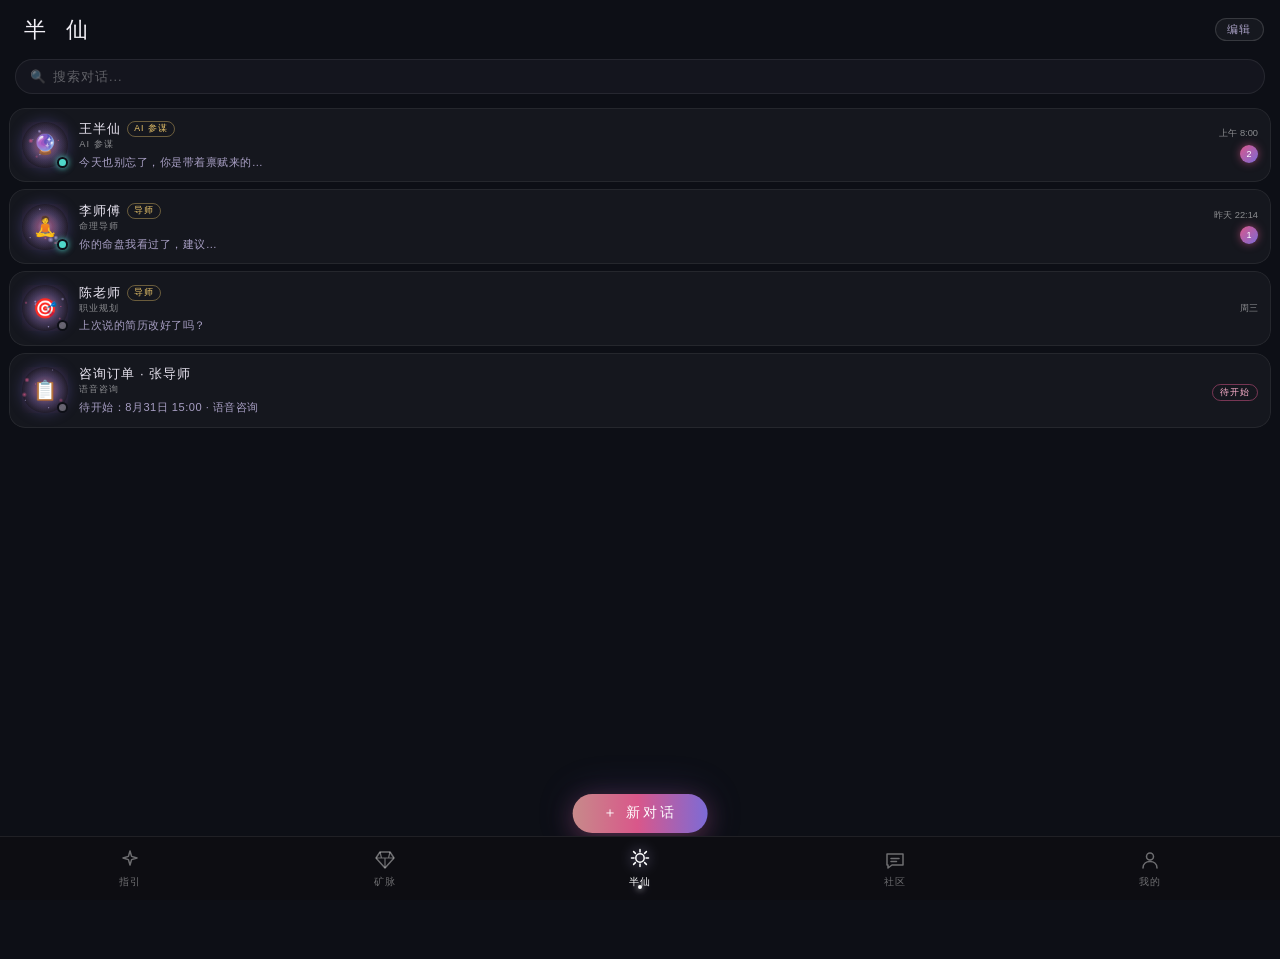
==== commit 0e907101: "feat: 星灵球动效共用组件(加载页55vw+对话页背景28%透明+入口屏)+drawSpark精简" ====
--- a/chat.html
+++ b/chat.html
@@ -44,6 +44,7 @@
 
         <!-- ══════════ 视图 B · 对话房间（顶部灵体 + 下半对话框） ══════════ -->
         <div id="roomView">
+            <canvas id="chatOrbCanvas" class="chat-orb"></canvas>
             <div class="room-top">
                 <div class="room-spark" id="roomOrb"></div>
                 <div class="rm-name" id="roomName">王半仙</div>
@@ -120,6 +121,7 @@
 
     <script src="js/starfield.js?v=6"></script>
     <script src="js/spirit.js?v=6"></script>
+    <script src="js/opening.js?v=3"></script>
     <script src="js/auth.js?v=1"></script>
     <script src="js/chat-voice.js?v=1"></script>
     <script src="js/chat-app.js?v=1"></script>
--- a/css/spirit.css
+++ b/css/spirit.css
@@ -396,7 +396,7 @@
 }
 .sp-legal {
   position: absolute; bottom: 20px; left: 0; right: 0; text-align: center;
-  font-size: 10px; letter-spacing: 1px; color: rgba(255,255,255,.25); z-index: 4; pointer-events: none;
+  font-size: 10px; letter-spacing: 1px; color: rgba(255,255,255,.18); z-index: 4; pointer-events: none;
 }
 /* 占位层（loader 时由 opening.js 火花 canvas 呈现） */
 .sp-orb-zone {
@@ -404,25 +404,36 @@
 }
 /* 入口屏（屏1） */
 .sp-gate { cursor: pointer; }
+/* 加载页星灵球动效：直径=屏宽55%，居中垂直位置保持（原中心约在屏高44%） */
+.loader-orb {
+  position: absolute; left: 50%; top: 44%; transform: translate(-50%, -50%);
+  width: 55vw; height: 55vw; max-width: 520px; max-height: 520px;
+  z-index: 2; pointer-events: none;
+}
+/* 星灵球动效：居中偏上（发光蓝白球 + 三层轨道 + 星尘） */
+.gate-orb {
+  position: absolute; left: 50%; top: 19%; transform: translateX(-50%);
+  width: 190px; height: 190px; z-index: 2; pointer-events: none;
+}
 .sp-gate-inner {
-  position: absolute; left: 0; right: 0; top: 56%; transform: translateY(-50%);
+  position: absolute; left: 0; right: 0; top: 62%; transform: translateY(-50%);
   text-align: center; padding: 0 36px;
 }
 .sp-gate-title {
-  margin: 0; font-size: 27px; font-weight: 300; letter-spacing: 7px; line-height: 2;
-  color: rgba(255,255,255,.95); text-indent: 7px;
-  text-shadow: 0 0 40px rgba(184, 174, 232, 0.28);
+  margin: 0; font-size: 28px; font-weight: 300; letter-spacing: 7px; line-height: 1.9;
+  color: rgba(255,255,255,.96); text-indent: 7px;
+  text-shadow: 0 0 40px rgba(184, 174, 232, 0.30);
 }
 .sp-gate-sub {
-  margin: 24px auto 0; font-size: 12.5px; line-height: 2.1;
-  color: rgba(255,255,255,.44); letter-spacing: 1.5px; max-width: 260px; text-align: left;
+  margin: 22px auto 0; font-size: 14px; line-height: 1.8;
+  color: rgba(255,255,255,0.4); letter-spacing: 1.2px; max-width: 300px; text-align: center;
 }
 .sp-gate-hint {
   position: absolute; bottom: 15%; left: 0; right: 0; text-align: center;
-  font-size: 11px; letter-spacing: 3px; color: rgba(255,255,255,.38);
+  font-size: 11px; letter-spacing: 3px; color: rgba(255,255,255,.28);
   animation: hintPulse 2.8s ease-in-out infinite;
 }
-@keyframes hintPulse { 0%, 100% { opacity: .3 } 50% { opacity: .8 } }
+@keyframes hintPulse { 0%, 100% { opacity: .3 } 50% { opacity: .75 } }
 
 /* ══════════ v3 首页表单（弥散卡） ══════════ */
 .v3-hero { text-align: center; padding: 1.6rem 1rem 0.8rem; }
@@ -599,6 +610,8 @@
 .sp-loader-text { left: 8%; max-width: 42%; }
 @media (max-width: 420px) {
   .sp-loader-text { left: 6%; max-width: 50%; }
+  .gate-orb { width: 150px; height: 150px; top: 16%; }
+  .sp-gate-sub { font-size: 13px; max-width: 260px; }
 }
 
 /* ══════════ 启动屏 · 星芒主视觉（白色火花放射 + 深空蓝黑底，无光球） ══════════ */
--- a/css/chat.css
+++ b/css/chat.css
@@ -59,7 +59,13 @@
 .cl-batch .do { border: 1px solid rgba(217,87,138,.5); border-radius: 999px; padding: 0.5rem 1.2rem; font-size: 0.78rem; cursor: pointer; background: rgba(217,87,138,.2); color: #ffb3cf; letter-spacing: 2px; }
 
 /* ── 视图 B · 对话房间（顶部灵体 + 下半对话框） ── */
-#roomView { display: none; flex-direction: column; height: 100%; }
+#roomView { display: none; flex-direction: column; height: 100%; position: relative; }
+/* 对话页背景星灵球动效：直径=屏宽55%，对话区上方居中，低透明度氛围底 */
+.chat-orb {
+  position: absolute; top: 120px; left: 50%; transform: translateX(-50%);
+  width: 55vw; height: 55vw; max-width: 520px; max-height: 520px;
+  opacity: 0.28; pointer-events: none; z-index: 0;
+}
 .room-top { position: relative; height: 32vh; min-height: 200px; flex-shrink: 0; overflow: hidden;
   background: #0d0f16; }
 .room-spark { position: absolute; left: 0; right: 0; top: 0; bottom: 0; z-index: 1; pointer-events: none; }
